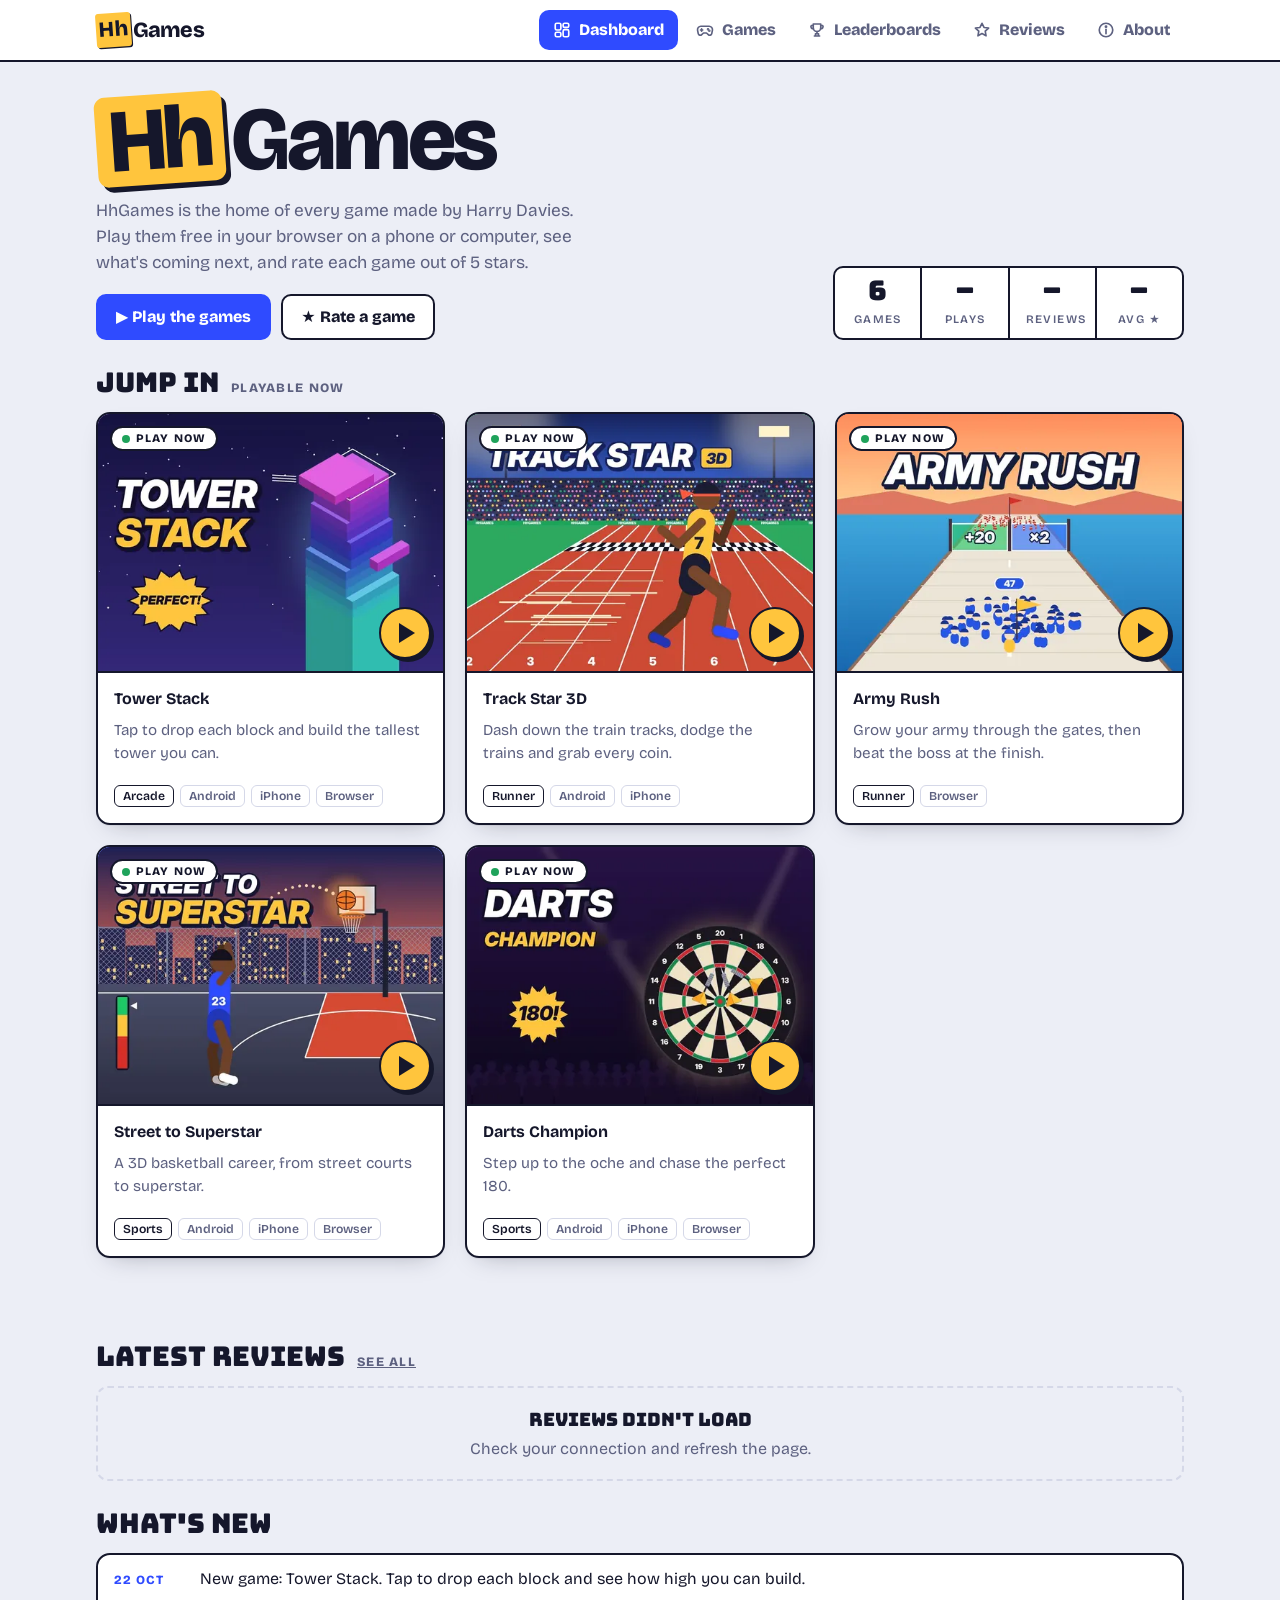
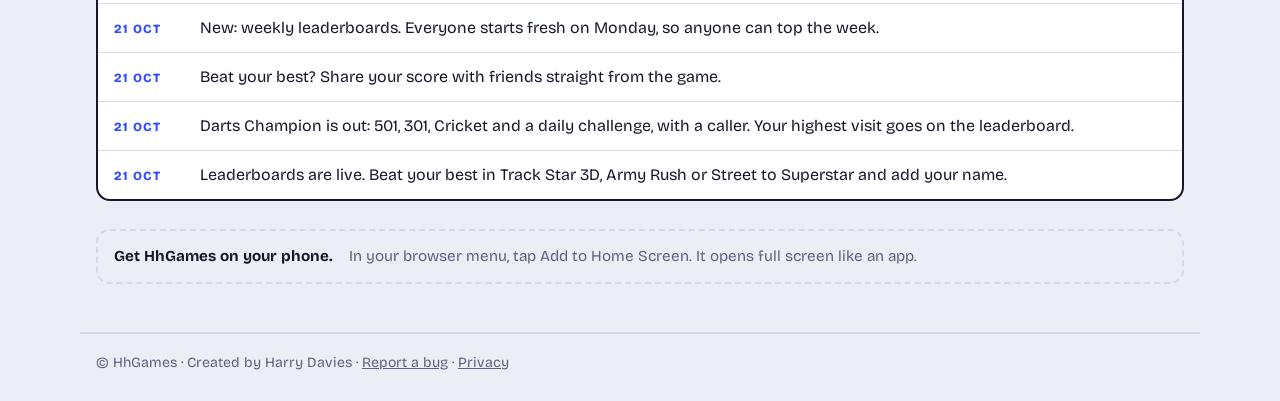
==== index.html @ 76eac80f "Tidy code, one games table, top scores, game links, review sorting Tidy-ups - loadBoard and loadWeek" ====
<!doctype html>
<html lang="en">
<head>
<meta charset="utf-8">
<meta name="viewport" content="width=device-width, initial-scale=1, viewport-fit=cover">
<title>HhGames</title>
<meta name="description" content="HhGames by Harry Davies: mobile games you can play in your browser. Play Tower Stack, Track Star 3D, Army Rush, Street to Superstar and Darts Champion, climb the leaderboards and rate each game out of 5 stars.">
<meta name="author" content="Harry Davies">
<meta name="theme-color" content="#2f4bff">
<link rel="manifest" href="manifest.webmanifest">
<link rel="icon" type="image/png" href="favicon.png">
<link rel="apple-touch-icon" href="apple-touch-icon.png">
<meta name="apple-mobile-web-app-capable" content="yes">
<meta name="mobile-web-app-capable" content="yes">
<meta name="apple-mobile-web-app-title" content="HhGames">
<meta name="apple-mobile-web-app-status-bar-style" content="black-translucent">
<meta property="og:type" content="website">
<meta property="og:site_name" content="HhGames">
<meta property="og:title" content="HhGames">
<meta property="og:description" content="Mobile games by Harry Davies that you can play in your browser.">
<meta property="og:url" content="https://2rmphggd5z-ux.github.io/Hh-web/">
<meta property="og:image" content="https://2rmphggd5z-ux.github.io/Hh-web/preview.jpg">
<meta property="og:image:width" content="1200">
<meta property="og:image:height" content="630">
<meta name="twitter:card" content="summary_large_image">
<meta name="twitter:title" content="HhGames">
<meta name="twitter:description" content="Mobile games by Harry Davies that you can play in your browser.">
<meta name="twitter:image" content="https://2rmphggd5z-ux.github.io/Hh-web/preview.jpg">
<link rel="preconnect" href="https://fonts.googleapis.com">
<link rel="preconnect" href="https://fonts.gstatic.com" crossorigin>
<link rel="stylesheet" href="https://fonts.googleapis.com/css2?family=Bungee&family=Bricolage+Grotesque:opsz,wght@12..96,400;12..96,600;12..96,800&display=swap">
<style>
/* Layout: a game shelf. Scoreboard-style header with a stickered wordmark, then a grid of cartridge-like cards, each painted in its own game colour. */
:root {
  --bg: #eceef6;
  --surface: #ffffff;
  --ink: #15172b;
  --muted: #5d6180;
  --line: #d5d8e8;
  --accent: #2f4bff;
  --accent-ink: #ffffff;
  --sticker: #ffc53d;
  --sticker-ink: #15172b;
  --star: #f5a300;
  --danger: #d6321f;
  --shadow: 0 1px 0 rgba(21,23,43,.06), 0 10px 24px -14px rgba(21,23,43,.35);
  --display: "Bungee", "Arial Black", Impact, system-ui, sans-serif;
  --body: "Bricolage Grotesque", "Segoe UI", Roboto, system-ui, sans-serif;
}
@media (prefers-color-scheme: dark) {
  :root:not([data-theme="light"]) {
    --bg: #0e1022; --surface: #171a33; --ink: #eef0fa; --muted: #9ea3c6; --line: #2a2e52;
    --accent: #7c8cff; --accent-ink: #0e1022; --sticker: #ffc53d; --sticker-ink: #15172b; --star: #ffc53d; --danger: #ff6b57;
    --shadow: 0 1px 0 rgba(0,0,0,.3), 0 12px 28px -16px rgba(0,0,0,.8);
    color-scheme: dark;
  }
}
:root[data-theme="dark"] {
  --bg: #0e1022; --surface: #171a33; --ink: #eef0fa; --muted: #9ea3c6; --line: #2a2e52;
  --accent: #7c8cff; --accent-ink: #0e1022; --sticker: #ffc53d; --sticker-ink: #15172b; --star: #ffc53d; --danger: #ff6b57;
  --shadow: 0 1px 0 rgba(0,0,0,.3), 0 12px 28px -16px rgba(0,0,0,.8);
  color-scheme: dark;
}
* { box-sizing: border-box; }
body {
  background: var(--bg); color: var(--ink);
  font-family: var(--body); font-size: 1rem; line-height: 1.5;
}
.wrap {
  max-width: 1120px; margin: 0 auto;
  padding-left: max(16px, env(safe-area-inset-left, 0px));
  padding-right: max(16px, env(safe-area-inset-right, 0px));
}
button, input, select, textarea { font: inherit; color: inherit; }
:focus-visible { outline: 3px solid var(--accent); outline-offset: 2px; }

/* Header */
header { padding-block: 32px 8px; }
.top { display: flex; flex-wrap: wrap; align-items: flex-end; justify-content: space-between; gap: 20px; }
.logo {
  margin: 0; font-family: var(--display); font-weight: 400;
  font-size: clamp(2.6rem, 11vw, 5.6rem); line-height: .9; letter-spacing: -.01em;
  display: flex; align-items: center; gap: .08em;
}
.logo .hh {
  background: var(--sticker); color: var(--sticker-ink);
  padding: .06em .14em .02em; border-radius: .12em;
  transform: rotate(-4deg); display: inline-block;
  box-shadow: .05em .06em 0 var(--ink);
}
.intro { margin: 14px 0 0; color: var(--muted); max-width: 46ch; font-size: 1.08rem; }
.board {
  display: flex; gap: 0; border: 2px solid var(--ink); border-radius: 10px; overflow: hidden;
  background: var(--surface);
}
.board div { padding: 8px 16px; text-align: center; }
.board div + div { border-left: 2px solid var(--ink); }
.board b { display: block; font-family: var(--display); font-weight: 400; font-size: 1.7rem; line-height: 1.1; font-variant-numeric: tabular-nums; }
.board span { font-size: .72rem; font-weight: 600; letter-spacing: .12em; text-transform: uppercase; color: var(--muted); }

/* Toolbar */
.toolbar { display: flex; flex-wrap: wrap; align-items: center; justify-content: space-between; gap: 12px; padding-block: 24px 16px; }
.chips { display: flex; flex-wrap: wrap; gap: 8px; }
.chip {
  border: 2px solid var(--line); background: transparent; border-radius: 999px;
  padding: 6px 14px; font-weight: 600; font-size: .92rem; cursor: pointer;
}
.chip[aria-pressed="true"] { border-color: var(--ink); background: var(--ink); color: var(--bg); }
.btn {
  display: inline-flex; align-items: center; justify-content: center; gap: 8px;
  border: 2px solid var(--ink); border-radius: 10px; padding: 9px 18px;
  font-weight: 800; cursor: pointer; background: var(--surface); text-decoration: none; color: var(--ink);
  transition: transform .12s ease, box-shadow .12s ease;
}
.btn.primary { background: var(--accent); color: var(--accent-ink); border-color: var(--accent); }
.btn:hover { transform: translate(-1px,-1px); box-shadow: 3px 3px 0 var(--ink); }
.btn.danger { color: var(--danger); border-color: var(--danger); background: transparent; }
.btn.danger.armed { background: var(--danger); color: #fff; }
.btn[disabled] { opacity: .55; cursor: progress; transform: none; box-shadow: none; }

/* Grid */
.grid { display: grid; grid-template-columns: repeat(auto-fill, minmax(260px, 1fr)); gap: 20px; padding-bottom: 56px; }
.card {
  display: flex; flex-direction: column; text-align: left; padding: 0; cursor: pointer;
  background: var(--surface); border: 2px solid var(--ink); border-radius: 14px; overflow: hidden;
  box-shadow: var(--shadow); transition: transform .15s ease, box-shadow .15s ease;
}
.card:hover { transform: translateY(-3px) rotate(-.4deg); box-shadow: 5px 6px 0 var(--ink); }
.cover {
  position: relative; aspect-ratio: 4 / 3; max-width: 100%; width: 100%;
  display: flex; align-items: flex-end; padding: 16px; overflow: hidden;
  border-bottom: 2px solid var(--ink);
}
.cover img { position: absolute; inset: 0; width: 100%; height: 100%; object-fit: cover; }
.cover .cname {
  position: relative; font-family: var(--display); font-weight: 400;
  font-size: clamp(1.5rem, 6vw, 1.9rem); line-height: 1; text-wrap: balance;
  overflow-wrap: anywhere;
}
.cover .big {
  position: absolute; right: -.08em; top: -.18em; font-family: var(--display);
  font-size: 9rem; line-height: 1; opacity: .16; pointer-events: none;
}
.status {
  position: absolute; top: 12px; left: 12px; z-index: 1;
  font-size: .72rem; font-weight: 800; letter-spacing: .1em; text-transform: uppercase;
  background: var(--surface); color: var(--ink); border: 2px solid var(--ink);
  border-radius: 999px; padding: 2px 10px; display: inline-flex; align-items: center; gap: 6px;
}
.status i { width: 8px; height: 8px; border-radius: 50%; background: var(--muted); }
.status[data-s="Play now"] i { background: #1fa35b; }
.status[data-s="Beta"] i { background: #ffb320; }
.status[data-s="In development"] i { background: #2f8bff; }
.status[data-s="Prototype"] i { background: #b46cff; }
.cbody { padding: 14px 16px 16px; display: flex; flex-direction: column; gap: 8px; flex: 1; min-width: 0; }
.ctag { margin: 0; color: var(--muted); font-size: .95rem; }
.meta { display: flex; flex-wrap: wrap; gap: 6px; margin-top: auto; padding-top: 4px; }
.tag { font-size: .76rem; font-weight: 600; border: 1.5px solid var(--line); border-radius: 6px; padding: 1px 8px; color: var(--muted); }
.tag.genre { color: var(--ink); border-color: var(--ink); }

.empty {
  grid-column: 1 / -1; border: 2px dashed var(--line); border-radius: 14px;
  padding: 40px 20px; text-align: center; color: var(--muted);
}
.empty h2 { font-family: var(--display); font-weight: 400; color: var(--ink); margin: 0 0 6px; font-size: 1.4rem; }
.empty p { margin: 0 auto 16px; max-width: 40ch; }

footer { border-top: 2px solid var(--line); padding-block: 18px 28px; color: var(--muted); font-size: .88rem; }

/* Sheets */
.scrim {
  position: fixed; inset: 0; z-index: 20; background: rgba(10,12,30,.55);
  display: flex; align-items: flex-end; justify-content: center;
  padding: env(safe-area-inset-top, 0px) max(0px, env(safe-area-inset-right, 0px)) 0 max(0px, env(safe-area-inset-left, 0px));
}
@media (min-width: 640px) { .scrim { align-items: center; padding: 24px; } }
.sheet {
  background: var(--surface); width: 100%; max-width: 560px; max-height: 92vh; overflow-y: auto;
  border: 2px solid var(--ink); border-radius: 18px 18px 0 0;
  padding-bottom: env(safe-area-inset-bottom, 0px);
}
@media (min-width: 640px) { .sheet { border-radius: 18px; } }
.sheet .cover { aspect-ratio: 16 / 9; }
.sheet .cover .cname { font-size: clamp(1.8rem, 8vw, 2.6rem); }
.sbody { padding: 18px 20px 22px; display: flex; flex-direction: column; gap: 14px; }
.sbody h2 { margin: 0; font-family: var(--display); font-weight: 400; font-size: 1.5rem; line-height: 1.1; text-wrap: balance; }
.sbody p { margin: 0; }
.desc { white-space: pre-wrap; overflow-wrap: anywhere; }
.actions { display: flex; flex-wrap: wrap; gap: 10px; }
.close {
  position: absolute; top: 12px; right: 12px; z-index: 2; width: 38px; height: 38px;
  border-radius: 50%; border: 2px solid var(--ink); background: var(--surface); color: var(--ink);
  font-size: 1.2rem; font-weight: 800; cursor: pointer; line-height: 1;
}
.formhead { display: flex; justify-content: space-between; align-items: center; gap: 12px; padding: 18px 20px 0; }
.formhead h2 { margin: 0; font-family: var(--display); font-weight: 400; font-size: 1.3rem; }
.formhead .close { position: static; }
form { display: flex; flex-direction: column; gap: 14px; padding: 16px 20px 22px; }
label.f { display: flex; flex-direction: column; gap: 5px; font-weight: 600; font-size: .9rem; }
label.f small { font-weight: 400; color: var(--muted); }
input[type=text], input[type=url], select, textarea {
  width: 100%; border: 2px solid var(--line); border-radius: 10px; padding: 9px 12px; background: var(--bg);
}
input:focus, select:focus, textarea:focus { border-color: var(--accent); outline: none; }
textarea { min-height: 96px; resize: vertical; }
.row2 { display: grid; grid-template-columns: 1fr 1fr; gap: 12px; }
@media (max-width: 420px) { .row2 { grid-template-columns: 1fr; } }
fieldset { border: 0; padding: 0; margin: 0; display: flex; flex-direction: column; gap: 6px; }
legend { font-weight: 600; font-size: .9rem; padding: 0; margin-bottom: 6px; }
.checks { display: flex; flex-wrap: wrap; gap: 8px; }
.checks label { display: inline-flex; align-items: center; gap: 6px; border: 2px solid var(--line); border-radius: 8px; padding: 5px 10px; cursor: pointer; }
.checks label:has(input:checked) { border-color: var(--ink); }
.swatches { display: flex; flex-wrap: wrap; gap: 10px; }
.swatches label { position: relative; cursor: pointer; }
.swatches input { position: absolute; opacity: 0; inset: 0; margin: 0; cursor: pointer; }
.swatches span { display: block; width: 36px; height: 36px; border-radius: 10px; border: 2px solid var(--line); }
.swatches input:checked + span { border-color: var(--ink); box-shadow: 0 0 0 3px var(--surface), 0 0 0 5px var(--ink); }
.swatches input:focus-visible + span { outline: 3px solid var(--accent); outline-offset: 4px; }
.coverrow { display: flex; flex-wrap: wrap; align-items: center; gap: 10px; font-size: .9rem; color: var(--muted); }
.err { color: var(--danger); font-weight: 600; font-size: .9rem; margin: 0; }
.formactions { display: flex; flex-wrap: wrap; justify-content: space-between; gap: 10px; padding-top: 4px; }
.toast {
  position: fixed; left: 50%; transform: translateX(-50%); z-index: 30;
  bottom: calc(20px + env(safe-area-inset-bottom, 0px));
  background: var(--ink); color: var(--bg); padding: 10px 18px; border-radius: 10px; font-weight: 600;
}
/* In-site player */
.player { position: fixed; inset: 0; z-index: 40; background: #000; display: flex; flex-direction: column; }
.pbar {
  display: flex; align-items: center; justify-content: space-between; gap: 12px;
  background: var(--ink); color: var(--bg);
  padding: calc(8px + env(safe-area-inset-top, 0px)) max(12px, env(safe-area-inset-right, 0px)) 8px max(12px, env(safe-area-inset-left, 0px));
}
.pbar b { font-family: var(--display); font-weight: 400; font-size: 1rem; overflow: hidden; text-overflow: ellipsis; white-space: nowrap; min-width: 0; }
.pbar button {
  border: 2px solid var(--bg); background: transparent; color: var(--bg); border-radius: 999px;
  padding: 4px 14px; font-weight: 800; cursor: pointer; flex: none;
}
.pstage { flex: 1; position: relative; min-height: 0; }
.player iframe { position: absolute; inset: 0 0 env(safe-area-inset-bottom, 0px); width: 100%; height: calc(100% - env(safe-area-inset-bottom, 0px)); border: 0; display: block; background: #000; }
.pstate { position: absolute; inset: 0; z-index: 1; display: grid; place-items: center; padding: 24px; background: #000; color: #eef0fa; text-align: center; }
.pstate b { display: block; font-family: var(--display); font-weight: 400; font-size: 1.3rem; margin-bottom: 6px; }
.pstate p { margin: 0 auto 16px; max-width: 36ch; color: #9ea3c6; }
.pstate .actions { justify-content: center; }
@media (prefers-reduced-motion: reduce) { * { transition: none !important; } }

:root { padding-top: env(safe-area-inset-top, 0px); padding-bottom: env(safe-area-inset-bottom, 0px); }
body { margin: 0; }
img { max-width: 100%; }
[hidden] { display: none !important; }

/* Menu */
body::before { content: ""; position: fixed; inset: 0 0 auto; height: env(safe-area-inset-top, 0px); z-index: 10; background: var(--surface); }
.nav { position: sticky; top: env(safe-area-inset-top, 0px); z-index: 15; background: var(--surface); border-bottom: 2px solid var(--ink); }
.navin { display: flex; align-items: center; justify-content: space-between; gap: 16px; padding-block: 10px; }
.mini { font-family: var(--display); font-size: 1.35rem; text-decoration: none; color: var(--ink); display: inline-flex; align-items: center; gap: .1em; }
.mini .hh { background: var(--sticker); color: var(--sticker-ink); padding: .04em .14em 0; border-radius: .14em; transform: rotate(-4deg); display: inline-block; box-shadow: .05em .06em 0 var(--ink); }
.links { display: flex; gap: 4px; }
.links a, .tabbar a {
  text-decoration: none; color: var(--muted); font-weight: 800; border-radius: 10px;
  display: inline-flex; align-items: center; gap: 8px;
}
.links a { padding: 8px 14px; }
.links a:hover { color: var(--ink); background: var(--bg); }
.links a[aria-current="page"] { color: var(--accent-ink); background: var(--accent); }
.links svg { width: 18px; height: 18px; }
.tabbar {
  display: none; position: fixed; left: 0; right: 0; bottom: 0; z-index: 15;
  background: var(--surface); border-top: 2px solid var(--ink);
  padding: 6px max(8px, env(safe-area-inset-right, 0px)) calc(6px + env(safe-area-inset-bottom, 0px)) max(8px, env(safe-area-inset-left, 0px));
  grid-template-columns: repeat(5, minmax(0, 1fr)); gap: 2px;
}
.tabbar a { flex-direction: column; gap: 2px; padding: 6px 0; font-size: .7rem; justify-content: center; min-width: 0; }
.tabbar a span { max-width: 100%; overflow: hidden; text-overflow: ellipsis; white-space: nowrap; }
.tabbar svg { width: 24px; height: 24px; }
.tabbar a[aria-current="page"] { color: var(--accent); }
.tabbar a[aria-current="page"] svg { transform: translateY(-1px); }
@media (max-width: 719px) {
  .links { display: none; }
  .tabbar { display: grid; }
  body { padding-bottom: calc(72px + env(safe-area-inset-bottom, 0px)); }
  .toast { bottom: calc(84px + env(safe-area-inset-bottom, 0px)); }
}
@media (max-width: 480px) { .creator { flex-direction: column; align-items: flex-start; } }
.view { padding-block: 8px 48px; }
.view > .wrap { display: flex; flex-direction: column; gap: 28px; }
.pagehead h1 { margin: 0; font-family: var(--display); font-weight: 400; font-size: clamp(1.9rem, 7vw, 2.8rem); line-height: 1; text-wrap: balance; }
.pagehead p { margin: 10px 0 0; color: var(--muted); max-width: 58ch; font-size: 1.05rem; }
section h2.sh { margin: 0 0 14px; font-family: var(--display); font-weight: 400; font-size: clamp(1.3rem, 5vw, 1.7rem); line-height: 1.1; display: flex; align-items: baseline; gap: 12px; flex-wrap: wrap; }
section h2.sh small { font-family: var(--body); font-weight: 800; font-size: .8rem; letter-spacing: .1em; text-transform: uppercase; color: var(--muted); }
.view header { padding-block: 24px 0; }
.board { flex-wrap: wrap; }
.board div { flex: 1 1 0; min-width: 84px; }
.ctas { display: flex; flex-wrap: wrap; gap: 10px; margin-top: 18px; }

/* Cards (extra) */
.soon .card { box-shadow: none; }
.soon .cover img { filter: saturate(.75); }
.card .playbadge {
  position: absolute; right: 12px; bottom: 12px; z-index: 1; width: 52px; height: 52px; border-radius: 50%;
  background: var(--sticker); border: 2px solid var(--ink); display: grid; place-items: center; box-shadow: 3px 3px 0 var(--ink);
}
.card .playbadge::before { content: ""; border-left: 16px solid var(--ink); border-top: 10px solid transparent; border-bottom: 10px solid transparent; margin-left: 4px; }
.howto { display: grid; grid-template-columns: max-content 1fr; gap: 8px 14px; margin: 0; padding: 14px; background: var(--bg); border-radius: 12px; }
.howto dt { font-weight: 800; white-space: nowrap; }
.howto dd { margin: 0; color: var(--muted); min-width: 0; }
.sbody h3 { margin: 0; font-size: .8rem; letter-spacing: .12em; text-transform: uppercase; color: var(--muted); }
.install { margin: 0; display: flex; flex-wrap: wrap; align-items: center; gap: 10px 16px; padding: 14px 16px; border: 2px dashed var(--line); border-radius: 14px; color: var(--muted); font-size: .95rem; }
.install b { color: var(--ink); }
.pbar .pbtns { display: flex; gap: 8px; flex: none; }

/* Stars */
.stars { --p: 0%; display: inline-block; font-size: 1.05rem; letter-spacing: .06em; line-height: 1;
  background: linear-gradient(90deg, var(--star) var(--p), var(--line) var(--p));
  -webkit-background-clip: text; background-clip: text; color: transparent; }
.rating { display: inline-flex; align-items: center; gap: 8px; font-size: .9rem; color: var(--muted); font-variant-numeric: tabular-nums; }
.rating b { color: var(--ink); }

/* Reviews */
.revgrid { display: grid; grid-template-columns: minmax(0, 1fr) minmax(0, 1.35fr); gap: 28px; align-items: start; }
@media (max-width: 860px) { .revgrid { grid-template-columns: minmax(0, 1fr); } }
.panel { background: var(--surface); border: 2px solid var(--ink); border-radius: 14px; padding: 18px; }
.panel h2 { margin: 0 0 4px; font-family: var(--display); font-weight: 400; font-size: 1.3rem; }
.panel > p { margin: 0 0 14px; color: var(--muted); }
#reviewForm { padding: 0; }
.starpick { display: flex; gap: 4px; }
.starpick input { position: absolute; opacity: 0; width: 1px; height: 1px; }
.starpick label { font-size: 2.2rem; line-height: 1; cursor: pointer; color: var(--line); padding: 0 2px; transition: transform .1s ease; }
.starpick label.on { color: var(--star); }
.starpick label:hover { transform: scale(1.12); }
.starpick input:focus-visible + label { outline: 3px solid var(--accent); outline-offset: 2px; border-radius: 6px; }
.pickhint { font-size: .85rem; color: var(--muted); font-weight: 600; min-height: 1.3em; }
.charcount { font-size: .8rem; color: var(--muted); font-weight: 400; align-self: flex-end; font-variant-numeric: tabular-nums; }
.summaries { display: grid; grid-template-columns: repeat(auto-fill, minmax(220px, 1fr)); gap: 12px; }
.sumcard { display: flex; gap: 12px; align-items: center; text-align: left; background: var(--surface); border: 2px solid var(--line); border-radius: 12px; padding: 10px; cursor: pointer; }
.sumcard[aria-pressed="true"] { border-color: var(--ink); box-shadow: 3px 3px 0 var(--ink); }
.sumcard .sw { display: grid; place-items: center; font-family: var(--display); font-size: 1.2rem; color: var(--sticker-ink); }
.sumcard img, .sumcard .sw { width: 64px; height: 48px; border-radius: 8px; object-fit: cover; flex: none; border: 2px solid var(--ink); }
.sumcard div { min-width: 0; display: flex; flex-direction: column; gap: 3px; }
.sumcard strong { overflow: hidden; text-overflow: ellipsis; white-space: nowrap; }
.revtools { display: flex; flex-wrap: wrap; gap: 8px 16px; margin: -4px 0 14px; }
.revtools label { display: inline-flex; align-items: center; gap: 8px; font-weight: 600; font-size: .9rem; color: var(--muted); }
.revtools select { width: auto; padding: 5px 10px; color: var(--ink); }
.revlist { list-style: none; margin: 0; padding: 0; display: flex; flex-direction: column; gap: 12px; }
.rev { background: var(--surface); border: 2px solid var(--line); border-radius: 12px; padding: 14px 16px; display: flex; flex-direction: column; gap: 6px; }
.rev .rtop { display: flex; flex-wrap: wrap; align-items: center; gap: 6px 12px; }
.rev .who { font-weight: 800; overflow-wrap: anywhere; }
.rev .when { color: var(--muted); font-size: .85rem; margin-left: auto; }
.rev p { margin: 0; overflow-wrap: anywhere; white-space: pre-wrap; }
.rev .on { font-size: .82rem; color: var(--muted); font-weight: 600; }
.note { border: 2px dashed var(--line); border-radius: 12px; padding: 18px; text-align: center; color: var(--muted); }
.note b { display: block; color: var(--ink); font-family: var(--display); font-weight: 400; font-size: 1.15rem; margin-bottom: 4px; }

/* About */
.aboutgrid { display: grid; grid-template-columns: minmax(0, 1fr) minmax(0, 1fr); gap: 20px; }
@media (max-width: 760px) { .aboutgrid { grid-template-columns: minmax(0, 1fr); } }
.creator { display: flex; gap: 18px; align-items: center; }
.avatar { flex: none; width: 96px; height: 96px; border-radius: 22px; background: var(--sticker); color: var(--sticker-ink); border: 2px solid var(--ink); box-shadow: 4px 4px 0 var(--ink);
  display: grid; place-items: center; font-family: var(--display); font-size: 2.3rem; transform: rotate(-4deg); }
.creator h2 { margin: 0; font-family: var(--display); font-weight: 400; font-size: 1.5rem; line-height: 1.1; }
.creator p { margin: 4px 0 0; color: var(--muted); }
.facts { margin: 0; padding: 0; list-style: none; display: flex; flex-direction: column; gap: 10px; }
.facts li { display: flex; gap: 12px; align-items: baseline; }
.facts b { font-family: var(--display); font-weight: 400; font-size: 1.3rem; min-width: 2.2em; font-variant-numeric: tabular-nums; }
.gamelist { margin: 0; padding: 0; list-style: none; display: flex; flex-direction: column; gap: 8px; }
.gamelist li { display: flex; justify-content: space-between; gap: 10px; border-bottom: 1px solid var(--line); padding-bottom: 8px; }
.gamelist span { color: var(--muted); font-size: .9rem; text-align: right; }

/* The name uses a font with lowercase letters so it reads "Hh", not "HH" */
.logo, .mini, .sumcard .sw, .brand { font-family: var(--body); font-weight: 800; letter-spacing: -.035em; }
.logo { line-height: .95; }
.logo .hh, .mini .hh { padding: .02em .14em .04em; }

/* Plays */
.plays { display: inline-flex; align-items: center; gap: 6px; font-size: .85rem; font-weight: 600; color: var(--muted); font-variant-numeric: tabular-nums; }
.plays::before { content: ""; border-left: 8px solid currentColor; border-top: 5px solid transparent; border-bottom: 5px solid transparent; }
.cstats { display: flex; flex-wrap: wrap; align-items: center; gap: 4px 14px; }

/* What's new */
.news { list-style: none; margin: 0; padding: 0; display: flex; flex-direction: column; gap: 0; border: 2px solid var(--ink); border-radius: 14px; background: var(--surface); overflow: hidden; }
.news li { display: grid; grid-template-columns: 4.6em minmax(0, 1fr); gap: 12px; padding: 12px 16px; align-items: baseline; }
.news li + li { border-top: 1px solid var(--line); }
.news time { font-weight: 800; font-size: .78rem; letter-spacing: .08em; text-transform: uppercase; color: var(--accent); white-space: nowrap; }
.news span { min-width: 0; }

/* Leaderboards */
.lbtabs { display: flex; flex-wrap: wrap; gap: 8px; margin-bottom: 12px; }
.lb { list-style: none; margin: 0; padding: 0; border: 2px solid var(--ink); border-radius: 14px; background: var(--surface); overflow: hidden; counter-reset: rank; }
.lb li { display: grid; grid-template-columns: 2.2em minmax(0, 1fr) auto; gap: 10px; align-items: center; padding: 10px 16px; counter-increment: rank; font-variant-numeric: tabular-nums; }
.lb li + li { border-top: 1px solid var(--line); }
.lb li::before { content: counter(rank); font-weight: 800; color: var(--muted); text-align: center; }
.lb li:nth-child(1)::before { content: "1"; background: var(--sticker); color: var(--sticker-ink); border-radius: 999px; width: 1.8em; height: 1.8em; display: grid; place-items: center; border: 2px solid var(--ink); }
.lb li:nth-child(2)::before, .lb li:nth-child(3)::before { color: var(--ink); }
.lb .n { font-weight: 700; overflow: hidden; text-overflow: ellipsis; white-space: nowrap; }
.lb .s { font-weight: 800; }
.lb li.me { background: color-mix(in srgb, var(--sticker) 22%, var(--surface)); }
.lb .empty-row { display: block; color: var(--muted); text-align: center; padding: 16px; }
.lb li.empty-row::before { content: none; display: none; }
.lbwhat { margin: 0; color: var(--muted); font-size: .9rem; }
.myname { display: flex; flex-wrap: wrap; align-items: center; gap: 8px 12px; color: var(--muted); font-size: .9rem; }
.myname b { color: var(--ink); }
.myname form { flex-direction: row; flex-wrap: wrap; align-items: center; gap: 8px; padding: 0; flex: 1 1 auto; max-width: 420px; }
.myname input { flex: 1 1 8em; width: auto; min-width: 0; }
.myname .btn { padding: 5px 12px; }
.lbgrid { display: grid; grid-template-columns: repeat(auto-fill, minmax(300px, 1fr)); gap: 20px; align-items: start; }
@media (max-width: 400px) { .lbgrid { grid-template-columns: minmax(0, 1fr); } }
.lbcard { display: flex; flex-direction: column; gap: 14px; min-width: 0; }
.lbhead { display: flex; gap: 14px; align-items: center; }
.lbhead img { width: 84px; height: 63px; object-fit: cover; border-radius: 10px; border: 2px solid var(--ink); flex: none; }
.lbhead div { min-width: 0; }
.lbhead h2, .lbhead h3 { margin: 0 0 2px; font-family: var(--display); font-weight: 400; font-size: 1.3rem; line-height: 1.1; }
.lbcard .btn { align-self: flex-start; }
.helpbox { scroll-margin-top: calc(76px + env(safe-area-inset-top, 0px)); }
.helpbox > p { margin: 0 0 14px; color: var(--muted); max-width: 60ch; }
#bugForm { padding: 0; max-width: 640px; }
#bugForm .btn { align-self: flex-start; }

/* New-best strip inside the player */
.scorestrip { display: flex; flex-wrap: wrap; align-items: center; gap: 8px 12px; background: var(--sticker); color: var(--sticker-ink);
  padding: 8px max(12px, env(safe-area-inset-right, 0px)) 8px max(12px, env(safe-area-inset-left, 0px)); border-bottom: 2px solid var(--ink); }
.scorestrip b { font-weight: 800; }
.scorestrip form { display: flex; flex-direction: row; gap: 6px; padding: 0; flex: 1 1 260px; min-width: 0; flex-wrap: nowrap; }
.scorestrip button { white-space: nowrap; }
.scorestrip .sharerow { display: flex; gap: 6px; margin-left: auto; }
.scorestrip input { flex: 1; min-width: 0; border: 2px solid var(--sticker-ink); border-radius: 8px; padding: 6px 10px; background: #fff; color: #15172b; }
.scorestrip button { border: 2px solid var(--sticker-ink); border-radius: 8px; padding: 6px 12px; font-weight: 800; cursor: pointer; background: var(--sticker-ink); color: var(--sticker); }
.scorestrip button.ghost { background: transparent; color: var(--sticker-ink); }
.pnote { font-size: .85rem; color: var(--muted); }
.pnote a { color: inherit; }
</style>
</head>
<body>
<nav class="nav" aria-label="Menu">
  <div class="wrap navin">
    <a class="mini" href="#dashboard" aria-label="HhGames home"><span class="hh">Hh</span>Games</a>
    <div class="links"><a href="#dashboard" data-view="dashboard"><svg viewBox="0 0 24 24" fill="none" stroke="currentColor" stroke-width="2.2" stroke-linecap="round" stroke-linejoin="round" aria-hidden="true"><rect x="3" y="3" width="7.5" height="9" rx="2"/><rect x="13.5" y="3" width="7.5" height="5.5" rx="2"/><rect x="13.5" y="11.5" width="7.5" height="9.5" rx="2"/><rect x="3" y="15" width="7.5" height="6" rx="2"/></svg><span>Dashboard</span></a><a href="#games" data-view="games"><svg viewBox="0 0 24 24" fill="none" stroke="currentColor" stroke-width="2.2" stroke-linecap="round" stroke-linejoin="round" aria-hidden="true"><path d="M6.5 7h11a4.5 4.5 0 0 1 4.4 5.4l-.9 4.4a2.7 2.7 0 0 1-4.6 1.3L14 16h-4l-2.4 2.1A2.7 2.7 0 0 1 3 16.8l-.9-4.4A4.5 4.5 0 0 1 6.5 7Z"/><path d="M7.5 10.5v3M6 12h3"/><circle cx="16" cy="11" r=".6" fill="currentColor"/><circle cx="17.8" cy="13" r=".6" fill="currentColor"/></svg><span>Games</span></a><a href="#leaderboards" data-view="leaderboards"><svg viewBox="0 0 24 24" fill="none" stroke="currentColor" stroke-width="2.2" stroke-linecap="round" stroke-linejoin="round" aria-hidden="true"><path d="M7 4h10v5a5 5 0 0 1-10 0Z"/><path d="M7 6H4.5a2.5 2.5 0 0 0 2.6 4M17 6h2.5a2.5 2.5 0 0 1-2.6 4"/><path d="M12 14v3M8.5 20h7M10 17h4v3h-4z"/></svg><span>Leaderboards</span></a><a href="#reviews" data-view="reviews"><svg viewBox="0 0 24 24" fill="none" stroke="currentColor" stroke-width="2.2" stroke-linejoin="round" aria-hidden="true"><path d="m12 3 2.7 5.6 6.1.8-4.5 4.2 1.1 6.1L12 16.8l-5.4 2.9 1.1-6.1-4.5-4.2 6.1-.8Z"/></svg><span>Reviews</span></a><a href="#about" data-view="about"><svg viewBox="0 0 24 24" fill="none" stroke="currentColor" stroke-width="2.2" stroke-linecap="round" aria-hidden="true"><circle cx="12" cy="12" r="9"/><path d="M12 11v6"/><circle cx="12" cy="7.5" r=".8" fill="currentColor"/></svg><span>About</span></a></div>
  </div>
</nav>

<main>
  <!-- DASHBOARD -->
  <div class="view" id="view-dashboard" data-view="dashboard">
    <div class="wrap">
      <header>
        <div class="top">
          <div>
            <h1 class="logo" aria-label="HhGames"><span class="hh">Hh</span><span>Games</span></h1>
            <p class="intro">HhGames is the home of every game made by Harry Davies. Play them free in your browser on a phone or computer, see what's coming next, and rate each game out of 5 stars.</p>
            <div class="ctas">
              <a class="btn primary" href="#games">▶ Play the games</a>
              <a class="btn" href="#reviews">★ Rate a game</a>
            </div>
          </div>
          <div class="board" aria-label="Scoreboard">
            <div><b id="sGames">–</b><span>Games</span></div>
            <div><b id="sPlays">–</b><span>Plays</span></div>
            <div><b id="sRevs">–</b><span>Reviews</span></div>
            <div><b id="sAvg">–</b><span>Avg ★</span></div>
          </div>
        </div>
      </header>
      <section aria-labelledby="dPlay">
        <h2 class="sh" id="dPlay">Jump in <small>Playable now</small></h2>
        <div class="grid" id="dashPlay"></div>
      </section>
      <section aria-labelledby="dTop" id="dashTopBox" hidden>
        <h2 class="sh" id="dTop">Top scores <small><a href="#leaderboards" style="color:inherit">See all</a></small></h2>
        <div class="lbgrid" id="dashTop"></div>
      </section>

      <section aria-labelledby="dRev">
        <h2 class="sh" id="dRev">Latest reviews <small><a href="#reviews" style="color:inherit">See all</a></small></h2>
        <ul class="revlist" id="dashRevs"></ul>
      </section>
      <section aria-labelledby="dNews">
        <h2 class="sh" id="dNews">What's new</h2>
        <ul class="news" id="news"></ul>
      </section>
      <p class="install" id="install"><b>Get HhGames on your phone.</b> <span id="installHow">In your browser menu, tap Add to Home Screen. It opens full screen like an app.</span></p>
    </div>
  </div>

  <!-- GAMES -->
  <div class="view" id="view-games" data-view="games" hidden>
    <div class="wrap">
      <header class="pagehead"><h1>Games</h1><p>Tap a game to see how to play, then play it right here.</p></header>
      <section aria-labelledby="gPlay">
        <h2 class="sh" id="gPlay">Play now <small id="nPlay"></small></h2>
        <div class="grid" id="gridPlay"></div>
      </section>
      <section class="soon" aria-labelledby="gSoon" id="soonShelf">
        <h2 class="sh" id="gSoon">Coming soon <small id="nSoon"></small></h2>
        <div class="grid" id="gridSoon"></div>
      </section>
    </div>
  </div>

  <!-- LEADERBOARDS -->
  <div class="view" id="view-leaderboards" data-view="leaderboards" hidden>
    <div class="wrap">
      <header class="pagehead"><h1>Leaderboards</h1><p>The top 10 players in each game. Beat your best while playing here on HhGames and you can add your name.</p></header>
      <div class="lbtabs" id="lbPeriod" role="group" aria-label="Show scores from">
        <button class="chip" type="button" data-p="week" aria-pressed="false">This week</button>
        <button class="chip" type="button" data-p="all" aria-pressed="true">All time</button>
      </div>
      <p class="lbwhat" id="lbPeriodNote" style="margin:-4px 0 4px"></p>
      <div class="myname" id="myName" hidden></div>
      <div class="lbgrid" id="lbAll"></div>
    </div>
  </div>

  <!-- REVIEWS -->
  <div class="view" id="view-reviews" data-view="reviews" hidden>
    <div class="wrap">
      <header class="pagehead"><h1>Reviews</h1><p>Played one of the games? Give it a rating out of 5 stars and tell other players what you think.</p></header>
      <div class="summaries" id="summaries" role="group" aria-label="Show reviews for"></div>
      <div class="revgrid">
        <div class="panel">
          <h2>Write a review</h2>
          <p>Harry checks every review before it appears on the site. Your name and review are then shown to everyone.</p>
          <form id="reviewForm" novalidate>
            <label class="f">Game
              <select id="rGame"></select>
            </label>
            <fieldset>
              <legend>Your rating</legend>
              <div class="starpick" id="starpick"></div>
              <span class="pickhint" id="pickhint">Tap a star</span>
            </fieldset>
            <label class="f">Your name <small>First name or a nickname</small>
              <input type="text" id="rName" maxlength="40" autocomplete="nickname">
            </label>
            <label class="f">Your review <small>Optional</small>
              <textarea id="rText" maxlength="500" placeholder="What did you like? What should be better?"></textarea>
              <span class="charcount" id="rCount">0 / 500</span>
            </label>
            <p class="err" id="rErr" hidden></p>
            <button type="submit" class="btn primary" id="rSubmit">Post review</button>
          </form>
        </div>
        <section aria-labelledby="hList">
          <h2 class="sh" id="hList">All reviews <small id="listCount"></small></h2>
          <div class="revtools">
            <label>Sort <select id="rSort"><option value="new">Newest first</option><option value="high">Highest rated</option><option value="low">Lowest rated</option></select></label>
            <label>Show <select id="rStars"><option value="0">All ratings</option><option value="5">5 stars</option><option value="4">4 stars</option><option value="3">3 stars</option><option value="2">2 stars</option><option value="1">1 star</option></select></label>
          </div>
          <ul class="revlist" id="revList"></ul>
        </section>
      </div>
    </div>
  </div>

  <!-- ABOUT -->
  <div class="view" id="view-about" data-view="about" hidden>
    <div class="wrap">
      <header class="pagehead"><h1>About</h1><p>The story behind HhGames.</p></header>
      <div class="panel creator">
        <div class="avatar" aria-hidden="true">HD</div>
        <div>
          <h2>Created by Harry Davies</h2>
          <p>HhGames is made by Harry Davies. Harry designs and builds every game on this site, from the first idea to the final version.</p>
        </div>
      </div>
      <div class="panel helpbox" id="help">
        <h2>Help &amp; bug reports</h2>
        <p>Found a bug, a game won't load, or something looks wrong? Tell Harry here. He reads every report.</p>
        <form id="bugForm" novalidate>
          <label class="f">What's it about?
            <select id="bAbout"></select>
          </label>
          <label class="f">What happened? <small>What you were doing, what went wrong, and what you expected</small>
            <textarea id="bMsg" maxlength="1000" placeholder="e.g. On level 3 the boss froze and the game stopped responding."></textarea>
            <span class="charcount" id="bCount">0 / 1000</span>
          </label>
          <label class="f">Your name <small>Optional</small>
            <input type="text" id="bName" maxlength="40" autocomplete="nickname">
          </label>
          <p class="pnote" id="bDevice"></p>
          <p class="err" id="bErr" hidden></p>
          <button type="submit" class="btn primary" id="bSubmit">Send report</button>
        </form>
      </div>
      <div class="aboutgrid">
        <div class="panel">
          <h2>What is <span class="brand">HhGames</span>?</h2>
          <p style="margin:0 0 14px;color:var(--muted)">One place for all of Harry's mobile games. The 3D games are built for phones and run in the browser, so there's nothing to download. Install the site to your home screen and it works like an app.</p>
          <ul class="facts" id="facts"></ul>
          <p class="pnote" style="margin:14px 0 0">What's stored when you post a review or a score: <a href="privacy.html">privacy</a>.</p>
        </div>
        <div class="panel">
          <h2>The games</h2>
          <p style="margin:0 0 14px;color:var(--muted)">Everything released so far and what's on the way.</p>
          <ul class="gamelist" id="gamelist"></ul>
        </div>
      </div>
    </div>
  </div>
</main>

<footer class="wrap">© HhGames · Created by Harry Davies · <a href="#about" data-help style="color:inherit">Report a bug</a> · <a href="privacy.html" style="color:inherit">Privacy</a></footer>

<nav class="tabbar" aria-label="Menu"><a href="#dashboard" data-view="dashboard" aria-label="Dashboard"><svg viewBox="0 0 24 24" fill="none" stroke="currentColor" stroke-width="2.2" stroke-linecap="round" stroke-linejoin="round" aria-hidden="true"><rect x="3" y="3" width="7.5" height="9" rx="2"/><rect x="13.5" y="3" width="7.5" height="5.5" rx="2"/><rect x="13.5" y="11.5" width="7.5" height="9.5" rx="2"/><rect x="3" y="15" width="7.5" height="6" rx="2"/></svg><span>Dashboard</span></a><a href="#games" data-view="games" aria-label="Games"><svg viewBox="0 0 24 24" fill="none" stroke="currentColor" stroke-width="2.2" stroke-linecap="round" stroke-linejoin="round" aria-hidden="true"><path d="M6.5 7h11a4.5 4.5 0 0 1 4.4 5.4l-.9 4.4a2.7 2.7 0 0 1-4.6 1.3L14 16h-4l-2.4 2.1A2.7 2.7 0 0 1 3 16.8l-.9-4.4A4.5 4.5 0 0 1 6.5 7Z"/><path d="M7.5 10.5v3M6 12h3"/><circle cx="16" cy="11" r=".6" fill="currentColor"/><circle cx="17.8" cy="13" r=".6" fill="currentColor"/></svg><span>Games</span></a><a href="#leaderboards" data-view="leaderboards" aria-label="Leaderboards"><svg viewBox="0 0 24 24" fill="none" stroke="currentColor" stroke-width="2.2" stroke-linecap="round" stroke-linejoin="round" aria-hidden="true"><path d="M7 4h10v5a5 5 0 0 1-10 0Z"/><path d="M7 6H4.5a2.5 2.5 0 0 0 2.6 4M17 6h2.5a2.5 2.5 0 0 1-2.6 4"/><path d="M12 14v3M8.5 20h7M10 17h4v3h-4z"/></svg><span>Scores</span></a><a href="#reviews" data-view="reviews" aria-label="Reviews"><svg viewBox="0 0 24 24" fill="none" stroke="currentColor" stroke-width="2.2" stroke-linejoin="round" aria-hidden="true"><path d="m12 3 2.7 5.6 6.1.8-4.5 4.2 1.1 6.1L12 16.8l-5.4 2.9 1.1-6.1-4.5-4.2 6.1-.8Z"/></svg><span>Reviews</span></a><a href="#about" data-view="about" aria-label="About"><svg viewBox="0 0 24 24" fill="none" stroke="currentColor" stroke-width="2.2" stroke-linecap="round" aria-hidden="true"><circle cx="12" cy="12" r="9"/><path d="M12 11v6"/><circle cx="12" cy="7.5" r=".8" fill="currentColor"/></svg><span>About</span></a></nav>
<div class="scrim" id="detail" hidden></div>
<div class="player" id="player" hidden role="dialog" aria-modal="true" aria-labelledby="playerTitle">
  <div class="pbar"><b id="playerTitle">Playing</b>
    <div class="pbtns"><button type="button" id="fsBtn" hidden>Full screen</button><button type="button" id="playerClose">× Exit</button></div>
  </div>
  <div class="scorestrip" id="strip" hidden></div>
  <div class="pstage" id="pstage"><div class="pstate" id="pstate" role="status" hidden></div></div>
</div>
<div class="toast" id="toast" hidden role="status"></div>

<script>
// Reviews storage: paste your Supabase Project URL and publishable (anon) key here.
const REVIEWS_DB = { url: "https://mwlnnyjdnyorqrqgauny.supabase.co", key: "sb_publishable_UVwCZhYIxuXzhfC7uebIPg_6JY0o6TN" };
const GAMES = [{"id": "tower-stack", "title": "Tower Stack", "status": "Play now", "genre": "Arcade", "platforms": ["Android", "iPhone", "Browser"], "color": "#3b2a8c", "cover": "cover-tower-stack.jpg", "play": "tower-stack/index.html", "tagline": "Tap to drop each block and build the tallest tower you can.", "about": "A one-tap stacking game. Blocks slide in from alternating sides and you tap to drop each one. Anything hanging over the edge gets sliced off, so the tower gets narrower unless you're spot on. Land three perfect drops in a row and it starts growing back.", "howto": [["Tap", "Drop the sliding block onto the tower"], ["Overhang", "Any part hanging off the edge is sliced away"], ["Perfect drop", "Land it right on top to keep the full width"], ["3 perfects in a row", "The tower grows back a little each time"], ["Miss completely", "The block falls and the game's over"]], "board": {"what": "Tallest tower", "unit": "blocks"}}, {"id": "track-star-3d", "title": "Track Star 3D", "status": "Play now", "genre": "Runner", "platforms": ["Android", "iPhone"], "color": "#1fa35b", "cover": "cover-track-star-3d.jpg", "play": "https://2rmphggd5z-ux.github.io/Track-star-/track-dash.html", "tagline": "Dash down the train tracks, dodge the trains and grab every coin.", "about": "An endless 3D runner. Race along busy train lines, pick from 8 runners, finish missions for coins and power up with the jetpack, coin magnet and super sneakers.", "howto": [["Swipe ← →", "Change lanes and dodge the trains"], ["Swipe ↑", "Jump over orange barriers"], ["Swipe ↓", "Slide under yellow bars"], ["Ramps", "Run up them to ride on the train roofs"], ["Red trains", "They drive towards you, so get out of their lane"]], "board": {"what": "Best score in one run", "unit": "pts"}}, {"id": "army-rush", "title": "Army Rush", "status": "Play now", "genre": "Runner", "platforms": ["Browser"], "color": "#ff5a3c", "cover": "cover-army-rush.jpg", "play": "https://2rmphggd5z-ux.github.io/Army-Rush-Shooter/", "tagline": "Grow your army through the gates, then beat the boss at the finish.", "about": "A 3D troop-runner. Your soldiers run and shoot by themselves, so pick the right gates, dodge the traps and take on four bosses across four worlds.", "howto": [["Swipe ← →", "Steer your army (arrow keys on a computer)"], ["Blue & green gates", "Grow your army: +10, ×2, ×3"], ["Red gates", "Shrink your army, so steer around them"], ["Traps & robots", "Dodge saw blades, spikes and orange blasts"], ["Bonus runway", "Get as far as you can to multiply your coins"]], "board": {"what": "Highest level cleared", "unit": "level"}}, {"id": "street-to-superstar", "title": "Street to Superstar", "status": "Play now", "genre": "Sports", "platforms": ["Android", "iPhone", "Browser"], "color": "#2f4bff", "cover": "cover-street-to-superstar.jpg", "play": "street-to-superstar.html", "tagline": "A 3D basketball career, from street courts to superstar.", "about": "Start on the street courts and work your way to the arena. Win five leagues, beat a named rival in every league final, upgrade your player and unlock new courts, balls, jerseys and sneakers. Modes: Career, Practice, 60-Second Challenge and Long Range.", "howto": [["Press and hold", "The white marker glides up the power bar"], ["Let go in the green", "A perfect shot every time"], ["Yellow / red", "Yellow might rattle in, red misses"], ["3 in a row", "You're on fire: points ×2"], ["Save backup", "Settings › Save backup moves your progress to another phone"]], "board": {"what": "Best 60-Second Challenge score", "unit": "pts"}}, {"id": "quick-chaos", "title": "Quick Chaos", "status": "Coming soon", "genre": "Party", "platforms": ["Android"], "color": "#8b3dff", "cover": "cover-quick-chaos.jpg", "play": "", "tagline": "A casual multiplayer party game for Android.", "about": "Grab your friends for fast, chaotic party rounds.", "howto": []}, {"id": "darts-championship", "title": "Darts Champion", "status": "Play now", "genre": "Sports", "platforms": ["Android", "iPhone", "Browser"], "color": "#3a1a6e", "cover": "cover-darts-championship.jpg", "play": "darts-champion/index.html", "tagline": "Step up to the oche and chase the perfect 180.", "about": "Real darts on your phone: 501, 301, Cricket, Around the Clock, practice and a new daily challenge. Play the computer at three levels or a friend on the same phone, with a caller announcing every score.", "howto": [["Drag", "Aim. The reticle sways, so time your throw"], ["Flick up", "Throw. Too soft drops low, too hard flies high"], ["501 / 301", "Finish on a double. Bust and your score goes back"], ["Cricket", "Close 15 to 20 and the bull, then score on them"], ["Daily", "One puzzle a day. Build your streak"]], "board": {"what": "Highest visit in a 501 or 301 match", "unit": "pts"}}];
const NEWS = [["2026-10-22", "New game: Tower Stack. Tap to drop each block and see how high you can build."], ["2026-10-21", "New: weekly leaderboards. Everyone starts fresh on Monday, so anyone can top the week."], ["2026-10-21", "Beat your best? Share your score with friends straight from the game."], ["2026-10-21", "Darts Champion is out: 501, 301, Cricket and a daily challenge, with a caller. Your highest visit goes on the leaderboard."], ["2026-10-21", "Leaderboards are live. Beat your best in Track Star 3D, Army Rush or Street to Superstar and add your name."], ["2026-10-21", "Every game now shows how many times it's been played."], ["2026-10-21", "Street to Superstar is playable right here on HhGames."], ["2026-10-21", "Reviews are open. Rate any game out of 5 stars."]];
(function () {
  const $ = (id) => document.getElementById(id);
  const isPlayable = (g) => !!g.play;
  const byId = Object.fromEntries(GAMES.map((g) => [g.id, g]));
  let reviews = [], revState = "off", revFilter = "all";
  let plays = null;                       // {game_id: count} once loaded
  const boards = {};                      // {game_id: [{name, score}]} once loaded
  const boardFail = {};
  const weekBoards = {}, weekFail = {};   // this week's scores, loaded when first shown
  let period = "all";
  let editingName = false;
  const fmtN = (n) => Number(n).toLocaleString("en-GB");
  function scoreText(g, n) {
    const u = g.board && g.board.unit;
    return u === "level" ? "Level " + fmtN(n) : u === "blocks" ? fmtN(n) + (n === 1 ? " block" : " blocks") : fmtN(n) + " pts";
  }
  function store(k, v) { try { if (v === undefined) return localStorage.getItem(k); localStorage.setItem(k, v); } catch (e) { return null; } }
  function el(tag, cls, text) { const e = document.createElement(tag); if (cls) e.className = cls; if (text != null) e.textContent = text; return e; }
  function inkFor(hex) {
    const n = parseInt(hex.slice(1), 16), r = n >> 16, g = (n >> 8) & 255, b = n & 255;
    return (0.299 * r + 0.587 * g + 0.114 * b) > 160 ? "#15172b" : "#ffffff";
  }
  function toast(msg) {
    const t = $("toast"); t.textContent = msg; t.hidden = false;
    clearTimeout(toast.t); toast.t = setTimeout(() => { t.hidden = true; }, 2600);
  }

  // ---------- ratings helpers
  function statsFor(id) {
    const rs = reviews.filter((r) => r.game_id === id);
    const avg = rs.length ? rs.reduce((a, r) => a + r.rating, 0) / rs.length : 0;
    return { count: rs.length, avg };
  }
  function stars(value, label) {
    const s = el("span", "stars", "★★★★★");
    s.style.setProperty("--p", Math.max(0, Math.min(5, value)) / 5 * 100 + "%");
    s.setAttribute("role", "img");
    s.setAttribute("aria-label", label || (value.toFixed(1) + " out of 5 stars"));
    return s;
  }
  function ratingLine(id) {
    const st = statsFor(id);
    const w = el("span", "rating");
    if (revState !== "ready") return null;
    if (!st.count) { w.textContent = "No reviews yet"; return w; }
    w.appendChild(stars(st.avg));
    const b = el("b", null, st.avg.toFixed(1)); w.appendChild(b);
    w.appendChild(document.createTextNode("(" + st.count + ")"));
    return w;
  }
  function playsLine(g) {
    if (!plays || !(g.id in plays)) return null;
    const n = plays[g.id];
    return el("span", "plays", fmtN(n) + (n === 1 ? " play" : " plays"));
  }
  function statsLine(g) {
    const w = el("span", "cstats");
    const r = ratingLine(g.id); if (r) w.appendChild(r);
    const p = playsLine(g); if (p) w.appendChild(p);
    return w;
  }
  function boardList(g, limit, per) {
    per = per || period;
    const ol = el("ol", "lb");
    const rows = (per === "week" ? weekBoards : boards)[g.id];
    const failed = (per === "week" ? weekFail : boardFail)[g.id];
    const mine = myScores(g.id);
    if (!rows) { const li = el("li", "empty-row", DB && !failed ? "Loading scores…" : "Leaderboards open soon."); ol.appendChild(li); return ol; }
    if (!rows.length) { const li = el("li", "empty-row", per === "week" ? "No scores yet this week. Play now and take the top spot." : "No scores yet. Play now and set the first one."); ol.appendChild(li); return ol; }
    rows.slice(0, limit).forEach((r) => {
      const li = el("li"); if (mine.has(r.name.toLowerCase() + "|" + r.score)) li.className = "me";
      li.appendChild(el("span", "n", r.name)); li.appendChild(el("span", "s", scoreText(g, r.score)));
      ol.appendChild(li);
    });
    return ol;
  }
  // Scores this device has saved, as "name|score", so only your own rows are highlighted.
  function myScores(id) {
    let list = [];
    try { list = JSON.parse(store("hh-mine-" + id) || "[]"); } catch (e) {}
    const out = new Set(Array.isArray(list) ? list : []);
    const name = (store("hh-name") || "").toLowerCase(), best = store("hh-sent-" + id);
    if (name && best) out.add(name + "|" + best);   // saved before this list existed
    return out;
  }
  // "Scores from this phone are saved as Sam · Change name" on the Leaderboards page.
  function renderMyName() {
    const box = $("myName"), name = store("hh-name");
    box.hidden = !name || !API;
    if (box.hidden) return;
    const p = el("span"); p.append("Scores from this phone are saved as ", el("b", null, name), ".");
    const ch = el("button", "btn", "Change name"); ch.type = "button";
    ch.onclick = () => { editingName = true; nameForm(name); };
    box.replaceChildren(p, ch);
  }
  function nameForm(old) {
    const f = el("form"); f.noValidate = true;
    const inp = el("input"); inp.type = "text"; inp.maxLength = 20; inp.value = old; inp.autocomplete = "nickname";
    inp.setAttribute("aria-label", "Your name for the leaderboard");
    const save = el("button", "btn primary", "Save"); save.type = "submit";
    const cancel = el("button", "btn", "Cancel"); cancel.type = "button";
    const done = () => { editingName = false; renderMyName(); $("myName").querySelector("button").focus(); };
    cancel.onclick = done;
    f.onsubmit = (ev) => {
      ev.preventDefault();
      const name = inp.value.trim();
      if (!name) { inp.focus(); return; }
      if (/https?:\/\/|www\./i.test(name)) { toast("Names can't contain links."); return; }
      // Scores saved under the old name stay yours, and the same scores under the new name count too
      // (for when the old scores have been renamed on the leaderboard).
      GAMES.forEach((g) => {
        const mine = myScores(g.id), add = [];
        mine.forEach((k) => { const i = k.lastIndexOf("|"); if (k.slice(0, i) === old.toLowerCase()) add.push(name.toLowerCase() + k.slice(i)); });
        if (add.length) store("hh-mine-" + g.id, JSON.stringify([...mine, ...add].slice(-50)));
      });
      store("hh-name", name);
      editingName = false; render(); done();
      toast("Saved. Your next scores will go up as " + name + ".");
    };
    f.append(inp, save, cancel);
    $("myName").replaceChildren(f); inp.focus(); inp.select();
  }
  function when(ts) {
    const d = new Date(ts); if (isNaN(d)) return "";
    const s = (Date.now() - d.getTime()) / 1000;
    if (s < 60) return "Just now";
    if (s < 3600) return Math.floor(s / 60) + " min ago";
    if (s < 86400) return Math.floor(s / 3600) + " h ago";
    if (s < 86400 * 7) return Math.floor(s / 86400) + " d ago";
    return d.toLocaleDateString(undefined, { day: "numeric", month: "short", year: "numeric" });
  }

  // ---------- game cards
  // Covers load as small WebP files (cover-x-480.webp / -960.webp). A cover without them falls back to the JPG.
  function coverImg(g, sizes) {
    const img = el("img"); img.alt = ""; img.loading = "lazy"; img.decoding = "async";
    const base = g.cover.replace(/\.jpe?g$/i, "");
    if (base !== g.cover) { img.sizes = sizes; img.srcset = base + "-480.webp 480w, " + base + "-960.webp 960w"; }
    img.src = g.cover;
    img.onerror = () => { if (img.srcset) { img.removeAttribute("srcset"); img.src = g.cover; } else img.remove(); };
    return img;
  }
  function cover(g, badge, sizes) {
    const c = el("div", "cover");
    c.style.backgroundColor = g.color; c.style.color = inkFor(g.color);
    c.appendChild(el("span", "cname", g.title));
    if (g.cover) {
      c.appendChild(coverImg(g, sizes || "(min-width: 640px) 560px, 100vw"));
    }
    const s = el("span", "status"); s.dataset.s = g.status; s.appendChild(el("i")); s.appendChild(document.createTextNode(g.status));
    c.appendChild(s);
    if (badge && isPlayable(g)) c.appendChild(el("span", "playbadge"));
    return c;
  }
  function tags(g) {
    const m = el("div", "meta");
    m.appendChild(el("span", "tag genre", g.genre));
    g.platforms.forEach((p) => m.appendChild(el("span", "tag", p)));
    return m;
  }
  function card(g) {
    const b = el("button", "card"); b.type = "button";
    b.setAttribute("aria-label", g.title + ", " + g.status);
    b.appendChild(cover(g, true, "(min-width: 600px) 370px, 100vw"));
    const body = el("div", "cbody");
    body.appendChild(el("strong", null, g.title));
    if (g.tagline) body.appendChild(el("p", "ctag", g.tagline));
    if (isPlayable(g)) body.appendChild(statsLine(g));
    body.appendChild(tags(g));
    b.appendChild(body);
    b.onclick = () => openDetail(g);
    return b;
  }
  function reviewItem(r, showGame) {
    const li = el("li", "rev");
    const top = el("div", "rtop");
    top.appendChild(el("span", "who", r.name || "Player"));
    top.appendChild(stars(r.rating, r.rating + " out of 5 stars"));
    top.appendChild(el("span", "when", when(r.created_at)));
    li.appendChild(top);
    if (showGame && byId[r.game_id]) li.appendChild(el("span", "on", "on " + byId[r.game_id].title));
    if (r.comment) li.appendChild(el("p", null, r.comment));
    return li;
  }
  function revNote(title, text) { const n = el("li", "note"); n.appendChild(el("b", null, title)); n.appendChild(document.createTextNode(text)); return n; }

  // ---------- render
  function render() {
    const play = GAMES.filter(isPlayable), soon = GAMES.filter((g) => !isPlayable(g));
    $("sGames").textContent = String(GAMES.length);
    if (plays) $("sPlays").textContent = fmtN(Object.values(plays).reduce((a, n) => a + n, 0));
    $("news").replaceChildren(...NEWS.slice(0, 5).map(([d, t]) => {
      const li = el("li"); const tm = el("time", null, new Date(d + "T12:00:00").toLocaleDateString("en-GB", { day: "numeric", month: "short" }));
      tm.dateTime = d; li.appendChild(tm); li.appendChild(el("span", null, t)); return li; }));
    document.querySelectorAll("#lbPeriod .chip").forEach((c) => c.setAttribute("aria-pressed", String(c.dataset.p === period)));
    if (!editingName) renderMyName();
    $("lbPeriodNote").textContent = period === "week" ? "Scores since Monday " + weekStart().toLocaleDateString("en-GB", { day: "numeric", month: "long" }) + ". Everyone starts fresh each Monday." : "The best scores ever.";
    $("lbAll").replaceChildren(...GAMES.filter((g) => g.board && isPlayable(g)).map((g) => {
      const sec = el("section", "lbcard"); sec.setAttribute("aria-label", g.title + " leaderboard");
      const head = el("div", "lbhead");
      head.appendChild(coverImg(g, "84px"));
      const t = el("div"); t.appendChild(el("h2", null, g.title)); t.appendChild(el("p", "lbwhat", g.board.what)); head.appendChild(t);
      sec.appendChild(head);
      sec.appendChild(boardList(g, 10));
      const pb = el("button", "btn primary", "▶ Play " + g.title); pb.type = "button"; pb.onclick = () => openPlayer(g);
      sec.appendChild(pb);
      return sec;
    }));
    if (revState === "ready") {
      $("sRevs").textContent = String(reviews.length);
      $("sAvg").textContent = reviews.length ? (reviews.reduce((a, r) => a + r.rating, 0) / reviews.length).toFixed(1) : "–";
    }
    $("dashPlay").replaceChildren(...play.map(card));
    const tops = play.filter((g) => g.board && boards[g.id] && boards[g.id].length);
    $("dashTopBox").hidden = !tops.length;
    $("dashTop").replaceChildren(...tops.map((g) => {
      const sec = el("section", "lbcard"); sec.setAttribute("aria-label", g.title + " top 3");
      const head = el("div", "lbhead"); head.appendChild(coverImg(g, "84px"));
      const t = el("div"); t.appendChild(el("h3", null, g.title)); t.appendChild(el("p", "lbwhat", g.board.what)); head.appendChild(t);
      sec.appendChild(head); sec.appendChild(boardList(g, 3, "all"));
      return sec;
    }));
    $("nPlay").textContent = play.length + (play.length === 1 ? " game" : " games");
    $("nSoon").textContent = soon.length + (soon.length === 1 ? " game" : " games");
    $("gridPlay").replaceChildren(...play.map(card));
    $("gridSoon").replaceChildren(...soon.map(card));
    $("soonShelf").hidden = !soon.length;

    // dashboard latest reviews
    const dash = $("dashRevs");
    if (revState === "ready" && reviews.length) dash.replaceChildren(...reviews.slice(0, 3).map((r) => reviewItem(r, true)));
    else dash.replaceChildren(revState === "loading" ? revNote("Loading reviews", "Fetching the latest ratings.")
      : revState === "error" ? revNote("Reviews didn't load", "Check your connection and refresh the page.")
      : revState === "off" ? revNote("Reviews open soon", "Star ratings are on the way.")
      : revNote("No reviews yet", "Be the first to rate a game."));

    // reviews page
    const sums = $("summaries"); sums.replaceChildren();
    const all = el("button", "sumcard"); all.type = "button"; all.setAttribute("aria-pressed", String(revFilter === "all"));
    const aw = el("span", "sw", "Hh"); aw.style.background = "var(--sticker)"; all.appendChild(aw);
    const ad = el("div"); ad.appendChild(el("strong", null, "All games"));
    ad.appendChild(el("span", "rating", revState === "ready" ? reviews.length + (reviews.length === 1 ? " review" : " reviews") : " "));
    all.appendChild(ad); all.onclick = () => { revFilter = "all"; render(); }; sums.appendChild(all);
    play.forEach((g) => {
      const b = el("button", "sumcard"); b.type = "button"; b.setAttribute("aria-pressed", String(revFilter === g.id));
      b.appendChild(coverImg(g, "64px"));
      const d = el("div"); d.appendChild(el("strong", null, g.title));
      const r = ratingLine(g.id); d.appendChild(r || el("span", "rating", " "));
      b.appendChild(d); b.onclick = () => { revFilter = g.id; render(); };
      sums.appendChild(b);
    });
    const list = $("revList");
    const sort = $("rSort").value, onlyStars = +$("rStars").value;
    const shown = reviews.filter((r) => (revFilter === "all" || r.game_id === revFilter) && (!onlyStars || r.rating === onlyStars));
    if (sort !== "new") shown.sort((a, b) => (sort === "high" ? b.rating - a.rating : a.rating - b.rating) || String(b.created_at).localeCompare(String(a.created_at)));
    $("listCount").textContent = revState === "ready" ? shown.length + (shown.length === 1 ? " review" : " reviews") : "";
    $("hList").firstChild.textContent = revFilter === "all" ? "All reviews " : (byId[revFilter] ? byId[revFilter].title + " reviews " : "Reviews ");
    if (revState === "ready" && shown.length) list.replaceChildren(...shown.map((r) => reviewItem(r, revFilter === "all")));
    else list.replaceChildren(revState === "loading" ? revNote("Loading reviews", "Fetching the latest ratings.")
      : revState === "error" ? revNote("Reviews didn't load", "Check your connection and refresh the page.")
      : revState === "off" ? revNote("Reviews open soon", "Star ratings are on the way. Check back shortly.")
      : onlyStars ? revNote("No " + onlyStars + "-star reviews", "Try showing all ratings.")
      : revNote("No reviews yet", "Be the first to rate " + (byId[revFilter] ? byId[revFilter].title : "a game") + "."));

    // about
    $("facts").replaceChildren(...[[GAMES.length, "games made so far"], [play.length, "you can play right now"], [soon.length, "on the way"]]
      .map(([n, t]) => { const li = el("li"); li.appendChild(el("b", null, String(n))); li.appendChild(el("span", null, t)); return li; }));
    $("gamelist").replaceChildren(...GAMES.map((g) => { const li = el("li"); li.appendChild(el("strong", null, g.title)); li.appendChild(el("span", null, g.genre + " · " + g.status)); return li; }));
  }

  // ---------- detail sheet
  // While the game sheet or player is open, the page behind can't be scrolled, tapped or tabbed to.
  let detailOpener = null;
  function lockPage() {
    const open = !$("detail").hidden || !$("player").hidden;
    document.querySelectorAll("body > nav, main, footer").forEach((e) => { e.inert = open; });
    document.body.style.overflow = open ? "hidden" : "";
  }
  function openDetail(g) {
    if ($("detail").hidden) detailOpener = document.activeElement;
    if (location.hash !== "#game/" + g.id) history.replaceState(null, "", "#game/" + g.id);
    const sheet = el("div", "sheet");
    sheet.setAttribute("role", "dialog"); sheet.setAttribute("aria-modal", "true"); sheet.setAttribute("aria-label", g.title);
    const top = el("div"); top.style.position = "relative";
    top.appendChild(cover(g, false));
    const x = el("button", "close", "×"); x.type = "button"; x.setAttribute("aria-label", "Close"); x.onclick = closeDetail;
    top.appendChild(x); sheet.appendChild(top);
    const b = el("div", "sbody");
    b.appendChild(el("h2", null, g.title));
    if (isPlayable(g)) b.appendChild(statsLine(g));
    b.appendChild(tags(g));
    if (g.about) b.appendChild(el("p", null, g.about));
    if (g.howto && g.howto.length) {
      b.appendChild(el("h3", null, isPlayable(g) ? "How to play" : "What to expect"));
      const dl = el("dl", "howto");
      g.howto.forEach(([k, v]) => { dl.appendChild(el("dt", null, k)); dl.appendChild(el("dd", null, v)); });
      b.appendChild(dl);
    }
    const acts = el("div", "actions");
    if (isPlayable(g)) {
      const p = el("button", "btn primary", "▶ Play here"); p.type = "button";
      p.onclick = () => { const back = detailOpener; closeDetail(true); openPlayer(g, back); }; acts.appendChild(p);
      if (revState !== "off") {
        const w = el("a", "btn", "★ Rate this game"); w.href = "#reviews";
        w.onclick = () => { closeDetail(true); revFilter = g.id; $("rGame").value = g.id; }; acts.appendChild(w);
      }
    } else acts.appendChild(el("p", "ctag", "Not playable yet. Check back soon."));
    const sh = el("button", "btn", "Share"); sh.type = "button";
    sh.onclick = () => share(isPlayable(g) ? "Play " + g.title + " free on HhGames!" : g.title + " is coming soon to HhGames.", SITE_URL + "#game/" + g.id);
    acts.appendChild(sh);
    b.appendChild(acts);
    if (isPlayable(g) && revState === "ready") {
      const rs = reviews.filter((r) => r.game_id === g.id).slice(0, 3);
      if (rs.length) { b.appendChild(el("h3", null, "What players say")); const ul = el("ul", "revlist"); rs.forEach((r) => ul.appendChild(reviewItem(r, false))); b.appendChild(ul); }
    }
    sheet.appendChild(b);
    $("detail").replaceChildren(sheet); $("detail").hidden = false; lockPage();
    x.focus();
  }
  function closeDetail(keepFocus) {
    if ($("detail").hidden) return;
    $("detail").hidden = true; $("detail").replaceChildren(); lockPage();
    if (location.hash.startsWith("#game/")) history.replaceState(null, "", "#" + currentView);
    const back = detailOpener; detailOpener = null;
    if (!keepFocus && back && back.isConnected) back.focus();
  }

  // ---------- player
  const box = $("player");
  const fsOk = !!(document.fullscreenEnabled || document.webkitFullscreenEnabled);
  const inFs = () => !!(document.fullscreenElement || document.webkitFullscreenElement);
  function enterFs() { const r = box.requestFullscreen ? box.requestFullscreen() : box.webkitRequestFullscreen && box.webkitRequestFullscreen(); if (r && r.catch) r.catch(() => {}); }
  function exitFs() { if (!inFs()) return; const r = document.exitFullscreen ? document.exitFullscreen() : document.webkitExitFullscreen && document.webkitExitFullscreen(); if (r && r.catch) r.catch(() => {}); }
  function syncFs() { $("fsBtn").textContent = inFs() ? "Exit full screen" : "Full screen"; }
  document.addEventListener("fullscreenchange", syncFs); document.addEventListener("webkitfullscreenchange", syncFs);
  $("fsBtn").hidden = !fsOk;
  $("fsBtn").onclick = () => (inFs() ? exitFs() : enterFs());
  let playing = null, playerOpener = null, slowTimer = 0;
  function playerState(title, text, retry) {
    const st = $("pstate");
    if (!title) { st.hidden = true; st.replaceChildren(); return; }
    const card = el("div"); card.appendChild(el("b", null, title)); if (text) card.appendChild(el("p", null, text));
    if (retry) {
      const row = el("div", "actions");
      const again = el("button", "btn primary", "Try again"); again.type = "button"; again.onclick = () => openPlayer(playing, playerOpener);
      const tab = el("a", "btn", "Open in a new tab"); tab.href = playing.play; tab.target = "_blank"; tab.rel = "noopener";
      row.appendChild(again); row.appendChild(tab); card.appendChild(row);
    }
    st.replaceChildren(card); st.hidden = false;
  }
  function openPlayer(g, opener) {
    playing = g; playerOpener = opener || (box.hidden ? document.activeElement : playerOpener);
    hideStrip(); countPlay(g); clearTimeout(slowTimer);
    $("pstage").querySelectorAll("iframe").forEach((f) => f.remove());
    const f = document.createElement("iframe");
    f.src = g.play; f.title = g.title;
    f.setAttribute("allow", "autoplay; fullscreen; gamepad"); f.setAttribute("allowfullscreen", "");
    playerState("Loading " + g.title + "…", navigator.onLine === false ? "You look to be offline. The game may not load until you reconnect." : "");
    slowTimer = setTimeout(() => playerState("This is taking a while", "Check your connection, then try again.", true), 15000);
    f.onload = () => {
      clearTimeout(slowTimer);
      let missing = false;
      try { missing = /not found/i.test(f.contentDocument.title); } catch (e) {}   // only readable for games hosted on HhGames
      if (missing) playerState(g.title + " didn't load", "The game couldn't be found. Try again, or report it from About › Help.", true);
      else { playerState(); try { f.focus(); } catch (e) {} }
    };
    $("playerTitle").textContent = g.title;
    $("pstage").appendChild(f); box.hidden = false; lockPage();
    if (fsOk) enterFs(); syncFs();
    $("playerClose").focus();
  }
  function closePlayer() {
    const wasFs = inFs();
    playing = null; hideStrip(); exitFs(); clearTimeout(slowTimer); playerState();
    $("pstage").querySelectorAll("iframe").forEach((f) => f.remove()); box.hidden = true; lockPage();
    const back = playerOpener; playerOpener = null;
    const refocus = () => { if (back && back.isConnected) back.focus(); };
    if (!wasFs) return refocus();
    // Nothing behind a full-screen element can take focus, so wait until full screen has ended.
    const done = () => { ["fullscreenchange", "webkitfullscreenchange"].forEach((t) => document.removeEventListener(t, done)); refocus(); };
    ["fullscreenchange", "webkitfullscreenchange"].forEach((t) => document.addEventListener(t, done));
  }
  $("playerClose").onclick = closePlayer;
  $("detail").addEventListener("click", (e) => { if (e.target.id === "detail") closeDetail(); });
  document.addEventListener("keydown", (e) => {
    if (e.key !== "Escape") return;
    if (!box.hidden && !inFs()) closePlayer(); else if (!$("detail").hidden) closeDetail();
  });

  // ---------- menu (one view at a time, linked by #dashboard, #games, #reviews, #about)
  // A game's own link is #game/<id>: it opens the Games page with that game's sheet.
  const VIEWS = ["dashboard", "games", "leaderboards", "reviews", "about"];
  let currentView = "dashboard";
  function show() {
    const h = location.hash.slice(1), linked = /^game\/(.+)$/.exec(h), lg = linked && byId[decodeURIComponent(linked[1])];
    const v = lg ? "games" : VIEWS.includes(h) ? h : "dashboard";
    currentView = v;
    document.querySelectorAll(".view").forEach((s) => { s.hidden = s.dataset.view !== v; });
    document.querySelectorAll("a[data-view]").forEach((a) => { if (a.dataset.view === v) a.setAttribute("aria-current", "page"); else a.removeAttribute("aria-current"); });
    closeDetail(true);
    window.scrollTo(0, 0);
    if (v === "reviews") render();
    if (lg) openDetail(lg);
  }
  window.addEventListener("hashchange", show);

  // ---------- reviews (Supabase REST)
  const DB = REVIEWS_DB.url && REVIEWS_DB.key ? REVIEWS_DB.url.replace(/\/+$/, "") + "/rest/v1/reviews" : "";
  function headers(extra) {
    const h = Object.assign({ apikey: REVIEWS_DB.key, "Content-Type": "application/json" }, extra || {});
    if (REVIEWS_DB.key.startsWith("eyJ")) h.Authorization = "Bearer " + REVIEWS_DB.key;   // legacy anon keys
    return h;
  }
  function clean(rows) {
    return (Array.isArray(rows) ? rows : []).filter((r) => r && byId[r.game_id] && Number.isInteger(r.rating) && r.rating >= 1 && r.rating <= 5)
      .map((r) => ({ game_id: r.game_id, rating: r.rating, name: String(r.name || "").slice(0, 40), comment: String(r.comment || "").slice(0, 500), created_at: r.created_at }));
  }
  async function loadReviews() {
    if (!DB) { revState = "off"; render(); return; }
    revState = "loading"; render();
    try {
      const res = await fetch(DB + "?select=game_id,rating,name,comment,created_at&order=created_at.desc&limit=1000", { headers: headers() });
      if (!res.ok) throw new Error(res.status);
      reviews = clean(await res.json());
      revState = "ready";
    } catch (e) { revState = "error"; }
    render();
  }

  // review form
  const LABEL = ["", "Not for me", "It's OK", "Good", "Really good", "Amazing"];
  let pick = 0;
  const sp = $("starpick");
  for (let i = 1; i <= 5; i++) {
    const inp = el("input"); inp.type = "radio"; inp.name = "stars"; inp.id = "star" + i; inp.value = String(i);
    const lab = el("label", null, "★"); lab.htmlFor = "star" + i; lab.setAttribute("aria-label", i + (i === 1 ? " star" : " stars"));
    inp.addEventListener("change", () => { pick = i; paint(i); });
    lab.addEventListener("mouseenter", () => paint(i));
    sp.appendChild(inp); sp.appendChild(lab);
  }
  sp.addEventListener("mouseleave", () => paint(pick));
  function paint(n) {
    sp.querySelectorAll("label").forEach((l, i) => l.classList.toggle("on", i < n));
    $("pickhint").textContent = n ? n + " / 5 · " + LABEL[n] : "Tap a star";
  }
  GAMES.filter(isPlayable).forEach((g) => { const o = el("option", null, g.title); o.value = g.id; $("rGame").appendChild(o); });
  $("rSort").addEventListener("change", render); $("rStars").addEventListener("change", render);
  $("rText").addEventListener("input", () => { $("rCount").textContent = $("rText").value.length + " / 500"; });
  function formErr(m) { const e = $("rErr"); e.textContent = m; e.hidden = !m; }
  function lockForm() {
    const off = !DB;
    ["rGame", "rName", "rText", "rSubmit"].forEach((id) => { $(id).disabled = off; });
    sp.querySelectorAll("input").forEach((i) => { i.disabled = off; });
    if (off) $("rSubmit").textContent = "Reviews open soon";
  }
  $("reviewForm").addEventListener("submit", async (ev) => {
    ev.preventDefault();
    if (!DB) return;
    const game = $("rGame").value, name = $("rName").value.trim(), comment = $("rText").value.trim();
    if (!pick) return formErr("Choose a star rating first.");
    if (!name) { $("rName").focus(); return formErr("Add your name or a nickname."); }
    if (/https?:\/\/|www\./i.test(comment)) return formErr("Links aren't allowed in reviews. Remove the link and try again.");
    let last = 0; try { last = Number(localStorage.getItem("hh-last-review") || 0); } catch (e) {}
    if (Date.now() - last < 60000) return formErr("You just posted a review. Wait a minute before posting another.");
    formErr("");
    const btn = $("rSubmit"); btn.disabled = true; btn.textContent = "Posting…";
    try {
      const res = await fetch(DB, { method: "POST", headers: headers({ Prefer: "return=minimal" }),
        body: JSON.stringify({ game_id: game, rating: pick, name, comment }) });
      if (!res.ok) throw new Error(res.status);
      try { localStorage.setItem("hh-last-review", String(Date.now())); } catch (e) {}
      $("rText").value = ""; $("rCount").textContent = "0 / 500";
      pick = 0; sp.querySelectorAll("input").forEach((i) => { i.checked = false; }); paint(0);
      store("hh-name", name.slice(0, 20)); revFilter = game; render();
      toast("Thanks! Your review will appear once Harry has checked it.");
    } catch (e) {
      formErr("Your review didn't post. Check your connection and try again.");
    } finally { btn.disabled = false; btn.textContent = "Post review"; }
  });

  // ---------- play counts and leaderboards (Supabase)
  const API = DB ? DB.replace(/\/reviews$/, "") : "";
  async function loadPlays() {
    if (!API) return;
    try {
      const res = await fetch(API + "/play_counts?select=game_id,plays", { headers: headers() });
      if (!res.ok) throw 0;
      const rows = await res.json(); const m = {};
      (Array.isArray(rows) ? rows : []).forEach((r) => { if (byId[r.game_id] && Number.isFinite(+r.plays)) m[r.game_id] = Math.max(0, Math.floor(+r.plays)); });
      plays = m; render();
    } catch (e) {}
  }
  function countPlay(g) {
    if (!API) return;
    const k = "hh-played-" + g.id;
    try { if (sessionStorage.getItem(k)) return; sessionStorage.setItem(k, "1"); } catch (e) {}
    fetch(API + "/rpc/count_play", { method: "POST", headers: headers(), body: JSON.stringify({ game: g.id }) })
      .then((r) => { if (r.ok && plays && g.id in plays) { plays[g.id]++; render(); } }).catch(() => {});
  }
  // A game's leaderboard, all time or this week: one line per player, their best score.
  async function loadScores(id, week) {
    if (!API) return;
    const into = week ? weekBoards : boards, failed = week ? weekFail : boardFail;
    const since = week ? "&created_at=gte." + encodeURIComponent(weekStart().toISOString()) : "";
    try {
      const res = await fetch(API + "/scores?select=name,score&game_id=eq." + encodeURIComponent(id) + since + "&order=score.desc,created_at.asc&limit=200", { headers: headers() });
      if (!res.ok) throw 0;
      const seen = new Set(), out = [];
      (await res.json()).forEach((r) => {
        const name = String(r.name || "").slice(0, 20).trim(), key = name.toLowerCase(), sc = Math.floor(+r.score);
        if (!name || !(sc > 0) || seen.has(key)) return;
        seen.add(key); out.push({ name, score: sc });
      });
      into[id] = out; render();
    } catch (e) { failed[id] = true; render(); }
  }
  const loadBoard = (id) => loadScores(id, false), loadWeek = (id) => loadScores(id, true);
  function loadBoards() { GAMES.filter((g) => g.board && isPlayable(g)).forEach((g) => loadBoard(g.id)); }
  // Weeks start at midnight on Monday, UK time.
  function weekStart() {
    const now = new Date();
    const f = new Intl.DateTimeFormat("en-GB", { timeZone: "Europe/London", year: "numeric", month: "numeric", day: "numeric", weekday: "short" }).formatToParts(now);
    const v = Object.fromEntries(f.map((x) => [x.type, x.value]));
    const dow = ["Mon", "Tue", "Wed", "Thu", "Fri", "Sat", "Sun"].indexOf(v.weekday);
    const noon = Date.UTC(+v.year, +v.month - 1, +v.day - dow, 12);
    const londonHour = +new Intl.DateTimeFormat("en-GB", { timeZone: "Europe/London", hour: "numeric", hourCycle: "h23" }).format(new Date(noon));
    return new Date(noon - 12 * 3600000 - (londonHour - 12) * 3600000);
  }
  function loadWeeks() { GAMES.filter((g) => g.board && isPlayable(g)).forEach((g) => loadWeek(g.id)); }
  document.querySelectorAll("#lbPeriod .chip").forEach((c) => c.addEventListener("click", () => {
    period = c.dataset.p; if (period === "week" && !Object.keys(weekBoards).length) loadWeeks(); render(); }));

  // New best from a game: it sends {type: "hh-score", game, score} to this page when a run ends.
  const strip = $("strip");
  function hideStrip() { strip.hidden = true; strip.replaceChildren(); }
  async function postScore(g, score, name) {
    const res = await fetch(API + "/scores", { method: "POST", headers: headers({ Prefer: "return=minimal" }),
      body: JSON.stringify({ game_id: g.id, name, score }) });
    if (!res.ok) { let m = ""; try { m = (await res.json()).message || ""; } catch (e) {} throw new Error(m || res.status); }
    const mine = [...myScores(g.id), name.toLowerCase() + "|" + score].slice(-50);   // before hh-sent changes
    store("hh-mine-" + g.id, JSON.stringify(mine));
    store("hh-sent-" + g.id, String(score));
    loadBoard(g.id); if (Object.keys(weekBoards).length) loadWeek(g.id);
  }
  function scoreErr(e) {
    const m = String(e && e.message || "");
    if (m.includes("name_not_allowed")) return "That name isn't allowed on the leaderboard. Try a different one.";
    if (m.includes("too_many_scores")) return "Lots of scores saved just now. Wait a few minutes and try again.";
    if (m.includes("scores_max_check")) return "That score couldn't be added to the leaderboard.";
    return "Your score didn't save. Check your connection.";
  }
  function offerScore(g, score) {
    strip.replaceChildren();
    strip.appendChild(el("b", null, "New best: " + scoreText(g, score) + "! Add it to the leaderboard?"));
    const f = el("form"); f.noValidate = true;
    const inp = el("input"); inp.type = "text"; inp.maxLength = 20; inp.placeholder = "Your name"; inp.id = "lbName";
    inp.setAttribute("aria-label", "Your name for the leaderboard"); inp.value = store("hh-name") || "";
    const save = el("button", null, "Add me"); save.type = "submit"; save.setAttribute("aria-label", "Add to leaderboard");
    const no = el("button", "ghost", "✕"); no.type = "button"; no.setAttribute("aria-label", "Not now"); no.onclick = hideStrip;
    f.appendChild(inp); f.appendChild(save); f.appendChild(no);
    f.onsubmit = async (ev) => {
      ev.preventDefault();
      const name = inp.value.trim();
      if (!name) { inp.focus(); return; }
      if (/https?:\/\/|www\./i.test(name)) { toast("Names can't contain links."); return; }
      save.disabled = true; save.textContent = "Saving…";
      try { await postScore(g, score, name); store("hh-name", name); store("hh-auto", "1"); offerShare(g, score); }
      catch (e) { save.disabled = false; save.textContent = "Try again"; toast(scoreErr(e)); if (/name_not_allowed/.test(e.message)) inp.select(); }
    };
    strip.appendChild(f); strip.hidden = false;
  }
  const SITE_URL = "https://2rmphggd5z-ux.github.io/Hh-web/";
  async function shareScore(g, score) {
    const text = (g.board && g.board.unit === "blocks" ? "I built a tower " + scoreText(g, score) + " high" : "I scored " + scoreText(g, score))
      + " in " + g.title + " on HhGames! Can you beat it?";
    return share(text, SITE_URL + "#leaderboards");
  }
  async function share(text, url) {
    try {
      if (navigator.share) { await navigator.share({ title: "HhGames", text, url }); return; }
    } catch (e) { if (e && e.name === "AbortError") return; }
    try { await navigator.clipboard.writeText(text + " " + url); toast("Copied! Paste it to your friends."); }
    catch (e) { toast("Couldn't share from this browser."); }
  }
  function offerShare(g, score) {
    strip.replaceChildren();
    strip.appendChild(el("b", null, "You're on the " + g.title + " leaderboard with " + scoreText(g, score) + "!"));
    const row = el("div", "sharerow");
    const sh = el("button", null, "Share my score"); sh.type = "button"; sh.onclick = () => shareScore(g, score);
    const no = el("button", "ghost", "✕"); no.type = "button"; no.setAttribute("aria-label", "Close"); no.onclick = hideStrip;
    row.appendChild(sh); row.appendChild(no);
    strip.appendChild(row); strip.hidden = false;
  }
  window.addEventListener("message", (e) => {
    if (e.origin !== location.origin && e.origin !== "https://2rmphggd5z-ux.github.io") return;
    const d = e.data;
    if (!d || d.type !== "hh-score" || !playing || d.game !== playing.id || !playing.board || !API) return;
    const score = Math.floor(Number(d.score));
    if (!(score > 0 && score <= 100000000)) return;
    const best = Number(store("hh-sent-" + playing.id) || 0);   // best score actually saved to the leaderboard
    if (score <= best) return;                       // only offer new personal bests
    const g = playing, name = store("hh-name");
    if (name && store("hh-auto") === "1") {           // already added a score before: save without asking
      postScore(g, score, name).then(() => offerShare(g, score)).catch((e) => { offerScore(g, score); toast(scoreErr(e)); });
    } else offerScore(g, score);
  });

  // ---------- bug reports (About → Help)
  function deviceInfo() {
    const ua = navigator.userAgent;
    const os = /iPhone/.test(ua) ? "iPhone" : /iPad/.test(ua) || (/Macintosh/.test(ua) && navigator.maxTouchPoints > 1) ? "iPad"
      : /Android/.test(ua) ? "Android" : /Windows/.test(ua) ? "Windows" : /Mac OS X/.test(ua) ? "Mac" : /CrOS/.test(ua) ? "Chromebook" : /Linux/.test(ua) ? "Linux" : "Other";
    const br = /SamsungBrowser/.test(ua) ? "Samsung Internet" : /Edg\//.test(ua) ? "Edge" : /Firefox|FxiOS/.test(ua) ? "Firefox"
      : /CriOS|Chrome\//.test(ua) ? "Chrome" : /Safari\//.test(ua) ? "Safari" : "Other browser";
    const app = (window.matchMedia("(display-mode: standalone)").matches || navigator.standalone) ? " · home screen app" : "";
    return (os + " · " + br + " · " + screen.width + "×" + screen.height + app).slice(0, 120);
  }
  [["website", "The HhGames website"]].concat(GAMES.map((g) => [g.id, g.title])).forEach(([v, t]) => {
    const o = el("option", null, t); o.value = v; $("bAbout").appendChild(o); });
  $("bDevice").textContent = "Your report will include your device type so Harry can recreate the problem: " + deviceInfo() + ".";
  $("bMsg").addEventListener("input", () => { $("bCount").textContent = $("bMsg").value.length + " / 1000"; });
  if (!API) { ["bAbout", "bMsg", "bName", "bSubmit"].forEach((id) => { $(id).disabled = true; }); $("bSubmit").textContent = "Reports open soon"; }
  document.querySelectorAll("a[data-help]").forEach((a) => a.addEventListener("click", () => setTimeout(() => $("help").scrollIntoView({ block: "start" }), 60)));
  function bugErr(m) { const e = $("bErr"); e.textContent = m; e.hidden = !m; }
  $("bugForm").addEventListener("submit", async (ev) => {
    ev.preventDefault();
    if (!API) return;
    const message = $("bMsg").value.trim(), name = $("bName").value.trim();
    if (message.length < 10) { $("bMsg").focus(); return bugErr("Tell Harry a bit more about what happened (at least 10 characters)."); }
    const last = Number(store("hh-last-report") || 0);
    if (Date.now() - last < 60000) return bugErr("You just sent a report. Wait a minute before sending another.");
    bugErr("");
    const btn = $("bSubmit"); btn.disabled = true; btn.textContent = "Sending…";
    try {
      const res = await fetch(API + "/reports", { method: "POST", headers: headers({ Prefer: "return=minimal" }),
        body: JSON.stringify({ about: $("bAbout").value, message, name, device: deviceInfo() }) });
      if (!res.ok) throw new Error(res.status);
      store("hh-last-report", String(Date.now()));
      $("bMsg").value = ""; $("bCount").textContent = "0 / 1000";
      toast("Thanks! Harry will take a look.");
    } catch (e) {
      bugErr("Your report didn't send. Check your connection and try again.");
    } finally { btn.disabled = false; btn.textContent = "Send report"; }
  });

  // install hint
  const standalone = window.matchMedia("(display-mode: standalone)").matches || window.navigator.standalone === true;
  if (standalone) $("install").hidden = true;
  else if (/iPhone|iPad|iPod/.test(navigator.userAgent)) $("installHow").textContent = "In Safari, tap the Share button, then Add to Home Screen. It opens full screen like an app.";
  else if (/Android/.test(navigator.userAgent)) $("installHow").textContent = "In Chrome, tap the ⋮ menu, then Add to Home screen (or Install app). It opens full screen like an app.";

  // Keeps the site and its pictures on the phone, so it opens fast and works offline.
  if ("serviceWorker" in navigator && location.protocol === "https:") navigator.serviceWorker.register("sw.js").catch(() => {});

  lockForm();
  render();
  show();
  loadReviews();
  loadPlays();
  loadBoards();
})();
</script>
</body>
</html>
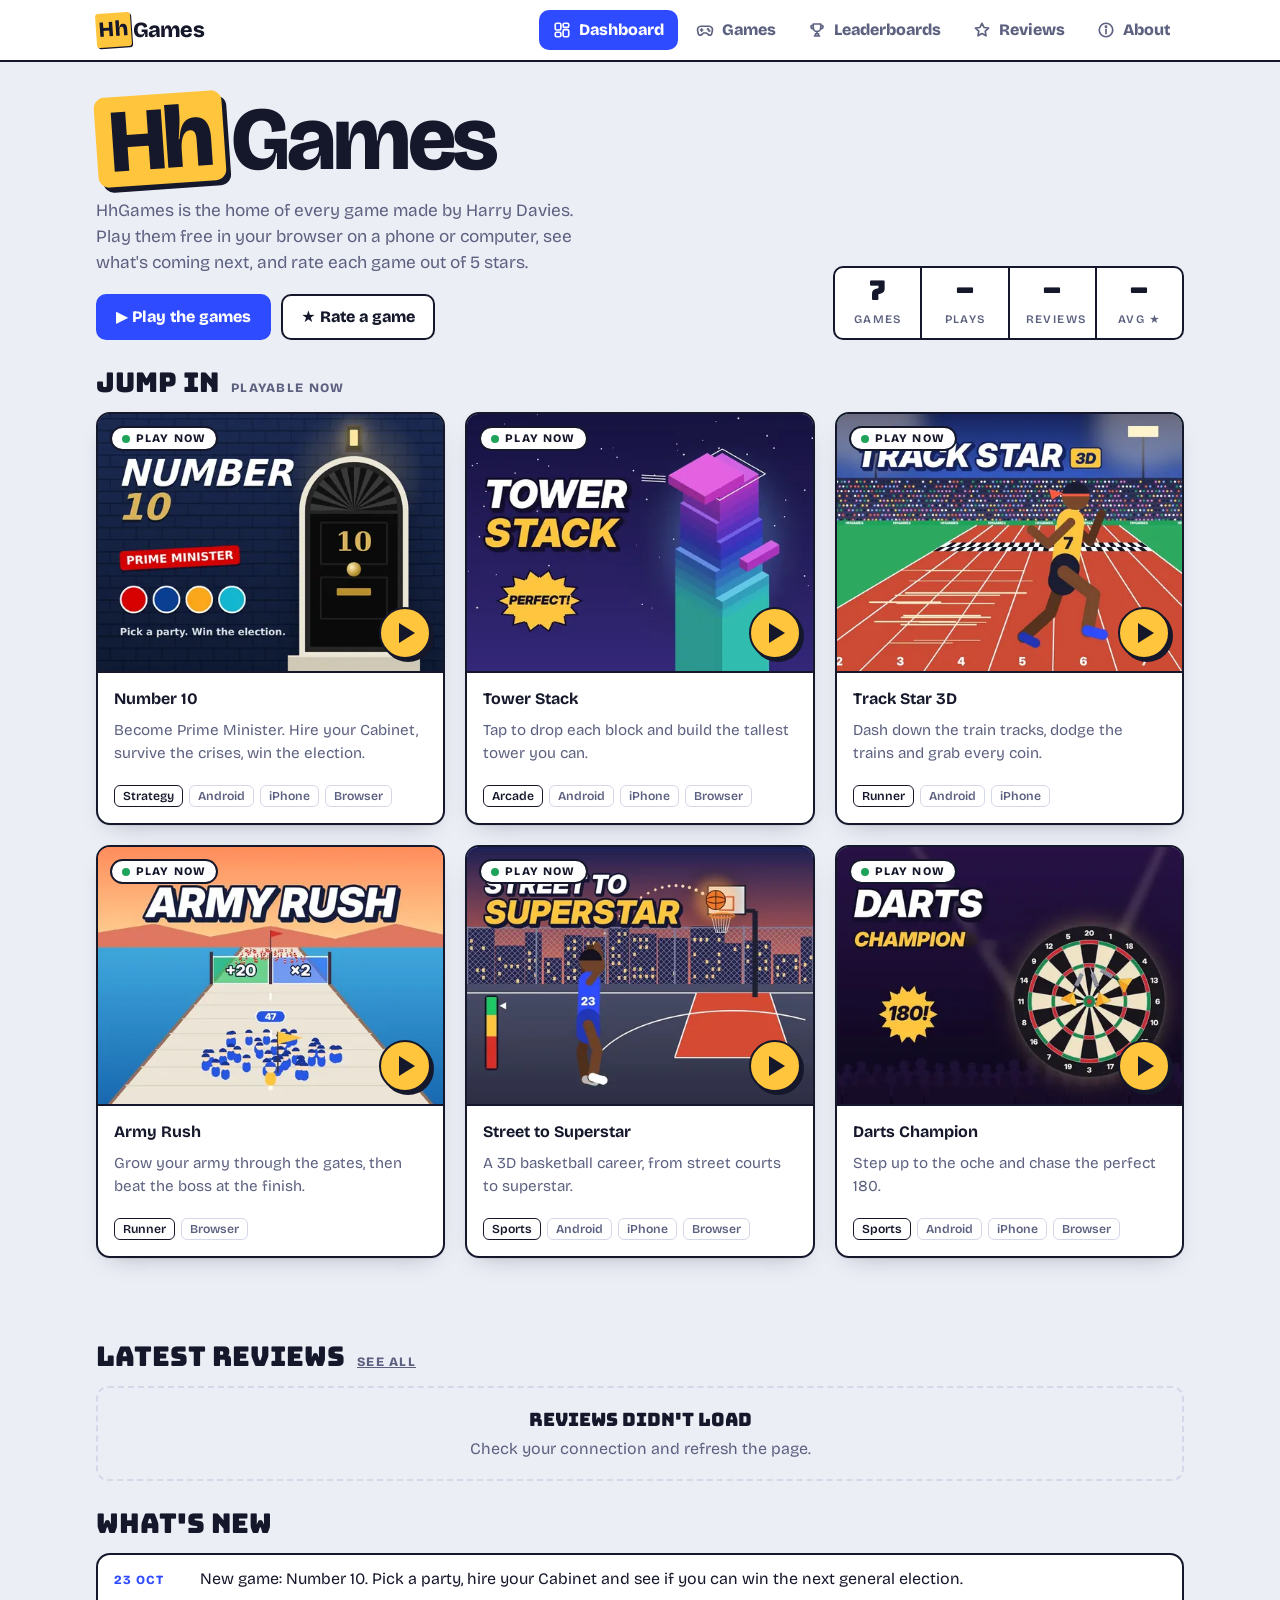
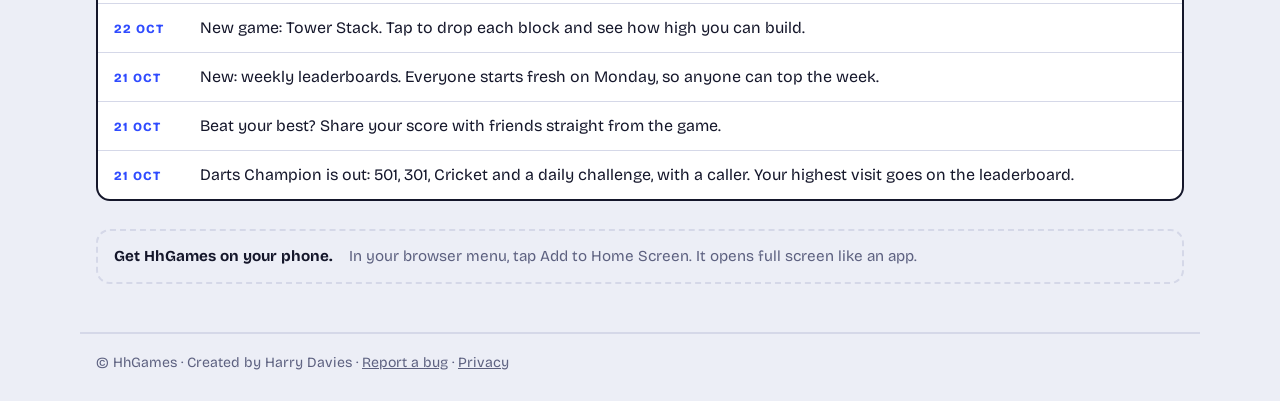
==== commit 1c5f6cb8: "Launch Number 10, a UK Prime Minister simulator A new strategy game in number-ten/. Pick Labour, Con" ====
--- a/index.html
+++ b/index.html
@@ -4,7 +4,7 @@
 <meta charset="utf-8">
 <meta name="viewport" content="width=device-width, initial-scale=1, viewport-fit=cover">
 <title>HhGames</title>
-<meta name="description" content="HhGames by Harry Davies: mobile games you can play in your browser. Play Tower Stack, Track Star 3D, Army Rush, Street to Superstar and Darts Champion, climb the leaderboards and rate each game out of 5 stars.">
+<meta name="description" content="HhGames by Harry Davies: mobile games you can play in your browser. Play Number 10, Tower Stack, Track Star 3D, Army Rush, Street to Superstar and Darts Champion, climb the leaderboards and rate each game out of 5 stars.">
 <meta name="author" content="Harry Davies">
 <meta name="theme-color" content="#2f4bff">
 <link rel="manifest" href="manifest.webmanifest">
@@ -237,8 +237,11 @@
   padding: 4px 14px; font-weight: 800; cursor: pointer; flex: none;
 }
 .pstage { flex: 1; position: relative; min-height: 0; }
-.player iframe { position: absolute; inset: 0 0 env(safe-area-inset-bottom, 0px); width: 100%; height: calc(100% - env(safe-area-inset-bottom, 0px)); border: 0; display: block; background: #000; }
-.pstate { position: absolute; inset: 0; z-index: 1; display: grid; place-items: center; padding: 24px; background: #000; color: #eef0fa; text-align: center; }
+.player iframe { position: absolute; inset: 0 0 env(safe-area-inset-bottom, 0px); width: 100%; height: calc(100% - env(safe-area-inset-bottom, 0px)); border: 0; display: block; background: transparent; z-index: 1; }
+/* "Loading…" sits behind the game, so the game shows as soon as it draws, even if the browser never reports it loaded.
+   Messages with buttons go in front. */
+.pstate { position: absolute; inset: 0; z-index: 0; display: grid; place-items: center; padding: 24px; background: #000; color: #eef0fa; text-align: center; }
+.pstate.front { z-index: 2; }
 .pstate b { display: block; font-family: var(--display); font-weight: 400; font-size: 1.3rem; margin-bottom: 6px; }
 .pstate p { margin: 0 auto 16px; max-width: 36ch; color: #9ea3c6; }
 .pstate .actions { justify-content: center; }
@@ -307,6 +310,11 @@
 .sbody h3 { margin: 0; font-size: .8rem; letter-spacing: .12em; text-transform: uppercase; color: var(--muted); }
 .install { margin: 0; display: flex; flex-wrap: wrap; align-items: center; gap: 10px 16px; padding: 14px 16px; border: 2px dashed var(--line); border-radius: 14px; color: var(--muted); font-size: .95rem; }
 .install b { color: var(--ink); }
+.inapp { margin-top: 16px; border-style: solid; border-color: var(--sticker); }
+/* A best that never reached the leaderboard: asked about in a bar pinned above the bottom of the screen */
+.catchup { position: fixed; z-index: 19; left: 50%; transform: translateX(-50%); width: min(560px, calc(100% - 24px));
+  bottom: calc(16px + env(safe-area-inset-bottom, 0px)); border: 2px solid var(--ink); border-radius: 14px; padding: 10px 12px; box-shadow: 4px 4px 0 var(--ink); }
+@media (max-width: 719px) { .catchup { bottom: calc(80px + env(safe-area-inset-bottom, 0px)); } }
 .pbar .pbtns { display: flex; gap: 8px; flex: none; }
 
 /* Stars */
@@ -438,6 +446,7 @@
 </nav>
 
 <main>
+  <div class="wrap"><p class="install inapp" id="inapp" hidden></p></div>
   <!-- DASHBOARD -->
   <div class="view" id="view-dashboard" data-view="dashboard">
     <div class="wrap">
@@ -608,13 +617,14 @@
   <div class="scorestrip" id="strip" hidden></div>
   <div class="pstage" id="pstage"><div class="pstate" id="pstate" role="status" hidden></div></div>
 </div>
+<div class="scorestrip catchup" id="catchup" role="status" hidden></div>
 <div class="toast" id="toast" hidden role="status"></div>
 
 <script>
 // Reviews storage: paste your Supabase Project URL and publishable (anon) key here.
 const REVIEWS_DB = { url: "https://mwlnnyjdnyorqrqgauny.supabase.co", key: "sb_publishable_UVwCZhYIxuXzhfC7uebIPg_6JY0o6TN" };
-const GAMES = [{"id": "tower-stack", "title": "Tower Stack", "status": "Play now", "genre": "Arcade", "platforms": ["Android", "iPhone", "Browser"], "color": "#3b2a8c", "cover": "cover-tower-stack.jpg", "play": "tower-stack/index.html", "tagline": "Tap to drop each block and build the tallest tower you can.", "about": "A one-tap stacking game. Blocks slide in from alternating sides and you tap to drop each one. Anything hanging over the edge gets sliced off, so the tower gets narrower unless you're spot on. Land three perfect drops in a row and it starts growing back.", "howto": [["Tap", "Drop the sliding block onto the tower"], ["Overhang", "Any part hanging off the edge is sliced away"], ["Perfect drop", "Land it right on top to keep the full width"], ["3 perfects in a row", "The tower grows back a little each time"], ["Miss completely", "The block falls and the game's over"]], "board": {"what": "Tallest tower", "unit": "blocks"}}, {"id": "track-star-3d", "title": "Track Star 3D", "status": "Play now", "genre": "Runner", "platforms": ["Android", "iPhone"], "color": "#1fa35b", "cover": "cover-track-star-3d.jpg", "play": "https://2rmphggd5z-ux.github.io/Track-star-/track-dash.html", "tagline": "Dash down the train tracks, dodge the trains and grab every coin.", "about": "An endless 3D runner. Race along busy train lines, pick from 8 runners, finish missions for coins and power up with the jetpack, coin magnet and super sneakers.", "howto": [["Swipe ← →", "Change lanes and dodge the trains"], ["Swipe ↑", "Jump over orange barriers"], ["Swipe ↓", "Slide under yellow bars"], ["Ramps", "Run up them to ride on the train roofs"], ["Red trains", "They drive towards you, so get out of their lane"]], "board": {"what": "Best score in one run", "unit": "pts"}}, {"id": "army-rush", "title": "Army Rush", "status": "Play now", "genre": "Runner", "platforms": ["Browser"], "color": "#ff5a3c", "cover": "cover-army-rush.jpg", "play": "https://2rmphggd5z-ux.github.io/Army-Rush-Shooter/", "tagline": "Grow your army through the gates, then beat the boss at the finish.", "about": "A 3D troop-runner. Your soldiers run and shoot by themselves, so pick the right gates, dodge the traps and take on four bosses across four worlds.", "howto": [["Swipe ← →", "Steer your army (arrow keys on a computer)"], ["Blue & green gates", "Grow your army: +10, ×2, ×3"], ["Red gates", "Shrink your army, so steer around them"], ["Traps & robots", "Dodge saw blades, spikes and orange blasts"], ["Bonus runway", "Get as far as you can to multiply your coins"]], "board": {"what": "Highest level cleared", "unit": "level"}}, {"id": "street-to-superstar", "title": "Street to Superstar", "status": "Play now", "genre": "Sports", "platforms": ["Android", "iPhone", "Browser"], "color": "#2f4bff", "cover": "cover-street-to-superstar.jpg", "play": "street-to-superstar.html", "tagline": "A 3D basketball career, from street courts to superstar.", "about": "Start on the street courts and work your way to the arena. Win five leagues, beat a named rival in every league final, upgrade your player and unlock new courts, balls, jerseys and sneakers. Modes: Career, Practice, 60-Second Challenge and Long Range.", "howto": [["Press and hold", "The white marker glides up the power bar"], ["Let go in the green", "A perfect shot every time"], ["Yellow / red", "Yellow might rattle in, red misses"], ["3 in a row", "You're on fire: points ×2"], ["Save backup", "Settings › Save backup moves your progress to another phone"]], "board": {"what": "Best 60-Second Challenge score", "unit": "pts"}}, {"id": "quick-chaos", "title": "Quick Chaos", "status": "Coming soon", "genre": "Party", "platforms": ["Android"], "color": "#8b3dff", "cover": "cover-quick-chaos.jpg", "play": "", "tagline": "A casual multiplayer party game for Android.", "about": "Grab your friends for fast, chaotic party rounds.", "howto": []}, {"id": "darts-championship", "title": "Darts Champion", "status": "Play now", "genre": "Sports", "platforms": ["Android", "iPhone", "Browser"], "color": "#3a1a6e", "cover": "cover-darts-championship.jpg", "play": "darts-champion/index.html", "tagline": "Step up to the oche and chase the perfect 180.", "about": "Real darts on your phone: 501, 301, Cricket, Around the Clock, practice and a new daily challenge. Play the computer at three levels or a friend on the same phone, with a caller announcing every score.", "howto": [["Drag", "Aim. The reticle sways, so time your throw"], ["Flick up", "Throw. Too soft drops low, too hard flies high"], ["501 / 301", "Finish on a double. Bust and your score goes back"], ["Cricket", "Close 15 to 20 and the bull, then score on them"], ["Daily", "One puzzle a day. Build your streak"]], "board": {"what": "Highest visit in a 501 or 301 match", "unit": "pts"}}];
-const NEWS = [["2026-10-22", "New game: Tower Stack. Tap to drop each block and see how high you can build."], ["2026-10-21", "New: weekly leaderboards. Everyone starts fresh on Monday, so anyone can top the week."], ["2026-10-21", "Beat your best? Share your score with friends straight from the game."], ["2026-10-21", "Darts Champion is out: 501, 301, Cricket and a daily challenge, with a caller. Your highest visit goes on the leaderboard."], ["2026-10-21", "Leaderboards are live. Beat your best in Track Star 3D, Army Rush or Street to Superstar and add your name."], ["2026-10-21", "Every game now shows how many times it's been played."], ["2026-10-21", "Street to Superstar is playable right here on HhGames."], ["2026-10-21", "Reviews are open. Rate any game out of 5 stars."]];
+const GAMES = [{"id": "number-ten", "title": "Number 10", "status": "Play now", "genre": "Strategy", "platforms": ["Android", "iPhone", "Browser"], "color": "#0f1a33", "cover": "cover-number-ten.jpg", "play": "number-ten/index.html", "tagline": "Become Prime Minister. Hire your Cabinet, survive the crises, win the election.", "about": "A UK Prime Minister simulator. Lead Labour, the Conservatives, the Lib Dems or Reform UK. Hire six Cabinet ministers on a tight wage budget, then govern for five years: strikes, NHS winters, Budget Day, scandals and rebellions. Keep the voters, your party and the Treasury happy, then face a general election for 650 seats.", "howto": [["Pick a party", "Each has a perk, a starting position and a Cabinet budget"], ["Hire your Cabinet", "Skill, loyalty and media rating. Stars cost more"], ["Make decisions", "Two a quarter. Your minister gives advice, and the icons show what each choice affects"], ["Stay in power", "Let unity, approval or the Treasury crash and you're out"], ["Win the election", "326 of 650 seats for a majority after five years"]], "board": {"what": "Best legacy score", "unit": "pts"}}, {"id": "tower-stack", "title": "Tower Stack", "status": "Play now", "genre": "Arcade", "platforms": ["Android", "iPhone", "Browser"], "color": "#3b2a8c", "cover": "cover-tower-stack.jpg", "play": "tower-stack/index.html", "tagline": "Tap to drop each block and build the tallest tower you can.", "about": "A one-tap stacking game. Blocks slide in from alternating sides and you tap to drop each one. Anything hanging over the edge gets sliced off, so the tower gets narrower unless you're spot on. Land three perfect drops in a row and it starts growing back.", "howto": [["Tap", "Drop the sliding block onto the tower"], ["Overhang", "Any part hanging off the edge is sliced away"], ["Perfect drop", "Land it right on top to keep the full width"], ["3 perfects in a row", "The tower grows back a little each time"], ["Miss completely", "The block falls and the game's over"]], "board": {"what": "Tallest tower", "unit": "blocks"}}, {"id": "track-star-3d", "title": "Track Star 3D", "status": "Play now", "genre": "Runner", "platforms": ["Android", "iPhone"], "color": "#1fa35b", "cover": "cover-track-star-3d.jpg", "play": "https://2rmphggd5z-ux.github.io/Track-star-/track-dash.html", "tagline": "Dash down the train tracks, dodge the trains and grab every coin.", "about": "An endless 3D runner. Race along busy train lines, pick from 8 runners, finish missions for coins and power up with the jetpack, coin magnet and super sneakers.", "howto": [["Swipe ← →", "Change lanes and dodge the trains"], ["Swipe ↑", "Jump over orange barriers"], ["Swipe ↓", "Slide under yellow bars"], ["Ramps", "Run up them to ride on the train roofs"], ["Red trains", "They drive towards you, so get out of their lane"]], "board": {"what": "Best score in one run", "unit": "pts"}}, {"id": "army-rush", "title": "Army Rush", "status": "Play now", "genre": "Runner", "platforms": ["Browser"], "color": "#ff5a3c", "cover": "cover-army-rush.jpg", "play": "https://2rmphggd5z-ux.github.io/Army-Rush-Shooter/", "tagline": "Grow your army through the gates, then beat the boss at the finish.", "about": "A 3D troop-runner. Your soldiers run and shoot by themselves, so pick the right gates, dodge the traps and take on four bosses across four worlds.", "howto": [["Swipe ← →", "Steer your army (arrow keys on a computer)"], ["Blue & green gates", "Grow your army: +10, ×2, ×3"], ["Red gates", "Shrink your army, so steer around them"], ["Traps & robots", "Dodge saw blades, spikes and orange blasts"], ["Bonus runway", "Get as far as you can to multiply your coins"]], "board": {"what": "Highest level cleared", "unit": "level"}}, {"id": "street-to-superstar", "title": "Street to Superstar", "status": "Play now", "genre": "Sports", "platforms": ["Android", "iPhone", "Browser"], "color": "#2f4bff", "cover": "cover-street-to-superstar.jpg", "play": "street-to-superstar.html", "tagline": "A 3D basketball career, from street courts to superstar.", "about": "Start on the street courts and work your way to the arena. Win five leagues, beat a named rival in every league final, upgrade your player and unlock new courts, balls, jerseys and sneakers. Modes: Career, Practice, 60-Second Challenge and Long Range.", "howto": [["Press and hold", "The white marker glides up the power bar"], ["Let go in the green", "A perfect shot every time"], ["Yellow / red", "Yellow might rattle in, red misses"], ["3 in a row", "You're on fire: points ×2"], ["Save backup", "Settings › Save backup moves your progress to another phone"]], "board": {"what": "Best 60-Second Challenge score", "unit": "pts"}}, {"id": "quick-chaos", "title": "Quick Chaos", "status": "Coming soon", "genre": "Party", "platforms": ["Android"], "color": "#8b3dff", "cover": "cover-quick-chaos.jpg", "play": "", "tagline": "A casual multiplayer party game for Android.", "about": "Grab your friends for fast, chaotic party rounds.", "howto": []}, {"id": "darts-championship", "title": "Darts Champion", "status": "Play now", "genre": "Sports", "platforms": ["Android", "iPhone", "Browser"], "color": "#3a1a6e", "cover": "cover-darts-championship.jpg", "play": "darts-champion/index.html", "tagline": "Step up to the oche and chase the perfect 180.", "about": "Real darts on your phone: 501, 301, Cricket, Around the Clock, practice and a new daily challenge. Play the computer at three levels or a friend on the same phone, with a caller announcing every score.", "howto": [["Drag", "Aim. The reticle sways, so time your throw"], ["Flick up", "Throw. Too soft drops low, too hard flies high"], ["501 / 301", "Finish on a double. Bust and your score goes back"], ["Cricket", "Close 15 to 20 and the bull, then score on them"], ["Daily", "One puzzle a day. Build your streak"]], "board": {"what": "Highest visit in a 501 or 301 match", "unit": "pts"}}];
+const NEWS = [["2026-10-23", "New game: Number 10. Pick a party, hire your Cabinet and see if you can win the next general election."], ["2026-10-22", "New game: Tower Stack. Tap to drop each block and see how high you can build."], ["2026-10-21", "New: weekly leaderboards. Everyone starts fresh on Monday, so anyone can top the week."], ["2026-10-21", "Beat your best? Share your score with friends straight from the game."], ["2026-10-21", "Darts Champion is out: 501, 301, Cricket and a daily challenge, with a caller. Your highest visit goes on the leaderboard."], ["2026-10-21", "Leaderboards are live. Beat your best in Track Star 3D, Army Rush or Street to Superstar and add your name."], ["2026-10-21", "Every game now shows how many times it's been played."], ["2026-10-21", "Street to Superstar is playable right here on HhGames."], ["2026-10-21", "Reviews are open. Rate any game out of 5 stars."]];
 (function () {
   const $ = (id) => document.getElementById(id);
   const isPlayable = (g) => !!g.play;
@@ -963,9 +973,36 @@
       const tab = el("a", "btn", "Open in a new tab"); tab.href = playing.play; tab.target = "_blank"; tab.rel = "noopener";
       row.appendChild(again); row.appendChild(tab); card.appendChild(row);
     }
+    st.classList.toggle("front", !!retry);
     st.replaceChildren(card); st.hidden = false;
   }
+  // Where each game on HhGames keeps its own best on the phone (see catch-up below).
+  const LOCAL_BEST = {
+    "number-ten": ["number-ten", (d) => d.best],
+    "tower-stack": ["tower-stack", (d) => d.best],
+    "street-to-superstar": ["street-to-superstar-v1", (d) => d.rec && d.rec.best60],
+    "darts-championship": ["dartsChampion.v1", (d) => d.stats && d.stats.highestVisit],
+  };
+  function localBest(id) {
+    const src = LOCAL_BEST[id]; if (!src) return 0;
+    try { const v = Math.floor(Number(src[1](JSON.parse(store(src[0]) || "{}")))); return v > 0 && v <= 100000000 ? v : 0; } catch (e) { return 0; }
+  }
+  // Browsers built into apps (Snapchat, Instagram, TikTok…) can lose taps inside an embedded game,
+  // so there the game opens full page instead. Scores can't reach the leaderboard that way.
+  const IN_APP = (/Snapchat|Instagram|FBAN|FBAV|FB_IAB|musical_ly|BytedanceWebview|TikTok|Twitter|\bLine\//i.exec(navigator.userAgent) || [])[0];
+  if (IN_APP) {
+    const app = /snap/i.test(IN_APP) ? "Snapchat" : /insta/i.test(IN_APP) ? "Instagram" : /FB/i.test(IN_APP) ? "Facebook" : /musical|byte|tiktok/i.test(IN_APP) ? "TikTok" : "this app";
+    const ios = /iPhone|iPad|iPod/.test(navigator.userAgent);
+    const n = $("inapp");
+    n.append(el("b", null, "You're in " + app + "'s browser."), " Games open full page here. When you come back, new bests from " + GAMES.filter((g) => g.board && LOCAL_BEST[g.id]).map((g) => g.title).join(", ").replace(/, ([^,]*)$/, " and $1") + " are added to the leaderboard, but other games' scores can't be. For everything to work, open HhGames in " + (ios ? "Safari" : "Chrome") + ": tap the ⋯ menu, then Open in " + (ios ? "Safari" : "browser") + ".");
+    n.hidden = false;
+    $("install").hidden = true;
+  }
+  let pageScroll = 0;
   function openPlayer(g, opener) {
+    if (IN_APP) { countPlay(g); location.href = g.play; return; }
+    // iPhone Safari can send taps to the wrong place inside a game shown over a scrolled page, so scroll to the top while playing.
+    if (box.hidden) { pageScroll = window.scrollY; window.scrollTo(0, 0); }
     playing = g; playerOpener = opener || (box.hidden ? document.activeElement : playerOpener);
     hideStrip(); countPlay(g); clearTimeout(slowTimer);
     $("pstage").querySelectorAll("iframe").forEach((f) => f.remove());
@@ -973,7 +1010,10 @@
     f.src = g.play; f.title = g.title;
     f.setAttribute("allow", "autoplay; fullscreen; gamepad"); f.setAttribute("allowfullscreen", "");
     playerState("Loading " + g.title + "…", navigator.onLine === false ? "You look to be offline. The game may not load until you reconnect." : "");
-    slowTimer = setTimeout(() => playerState("This is taking a while", "Check your connection, then try again.", true), 15000);
+    slowTimer = setTimeout(() => {
+      try { const d = f.contentDocument; if (d && d.URL !== "about:blank" && d.readyState !== "loading") return playerState(); } catch (e) {}   // a game on HhGames that has loaded
+      playerState("This is taking a while", "Check your connection, then try again.", true);
+    }, 15000);
     f.onload = () => {
       clearTimeout(slowTimer);
       let missing = false;
@@ -990,6 +1030,8 @@
     const wasFs = inFs();
     playing = null; hideStrip(); exitFs(); clearTimeout(slowTimer); playerState();
     $("pstage").querySelectorAll("iframe").forEach((f) => f.remove()); box.hidden = true; lockPage();
+    window.scrollTo(0, pageScroll);
+    catchUp();
     const back = playerOpener; playerOpener = null;
     const refocus = () => { if (back && back.isConnected) back.focus(); };
     if (!wasFs) return refocus();
@@ -1111,7 +1153,7 @@
     if (!API) return;
     const k = "hh-played-" + g.id;
     try { if (sessionStorage.getItem(k)) return; sessionStorage.setItem(k, "1"); } catch (e) {}
-    fetch(API + "/rpc/count_play", { method: "POST", headers: headers(), body: JSON.stringify({ game: g.id }) })
+    fetch(API + "/rpc/count_play", { method: "POST", headers: headers(), body: JSON.stringify({ game: g.id }), keepalive: true })
       .then((r) => { if (r.ok && plays && g.id in plays) { plays[g.id]++; render(); } }).catch(() => {});
   }
   // A game's leaderboard, all time or this week: one line per player, their best score.
@@ -1149,8 +1191,13 @@
 
   // New best from a game: it sends {type: "hh-score", game, score} to this page when a run ends.
   const strip = $("strip");
-  function hideStrip() { strip.hidden = true; strip.replaceChildren(); }
+  function hideStrip(into) { into = into || strip; into.hidden = true; into.replaceChildren(); }
+  const posting = new Set();   // games with a score being saved right now
   async function postScore(g, score, name) {
+    posting.add(g.id);
+    try { await sendScore(g, score, name); } finally { posting.delete(g.id); }
+  }
+  async function sendScore(g, score, name) {
     const res = await fetch(API + "/scores", { method: "POST", headers: headers({ Prefer: "return=minimal" }),
       body: JSON.stringify({ game_id: g.id, name, score }) });
     if (!res.ok) { let m = ""; try { m = (await res.json()).message || ""; } catch (e) {} throw new Error(m || res.status); }
@@ -1166,14 +1213,16 @@
     if (m.includes("scores_max_check")) return "That score couldn't be added to the leaderboard.";
     return "Your score didn't save. Check your connection.";
   }
-  function offerScore(g, score) {
+  function offerScore(g, score, into) {
+    const strip = into || $("strip");
     strip.replaceChildren();
-    strip.appendChild(el("b", null, "New best: " + scoreText(g, score) + "! Add it to the leaderboard?"));
+    strip.appendChild(el("b", null, "New " + g.title + " best: " + scoreText(g, score) + "! Add it to the leaderboard?"));
     const f = el("form"); f.noValidate = true;
-    const inp = el("input"); inp.type = "text"; inp.maxLength = 20; inp.placeholder = "Your name"; inp.id = "lbName";
+    const inp = el("input"); inp.type = "text"; inp.maxLength = 20; inp.placeholder = "Your name";
     inp.setAttribute("aria-label", "Your name for the leaderboard"); inp.value = store("hh-name") || "";
     const save = el("button", null, "Add me"); save.type = "submit"; save.setAttribute("aria-label", "Add to leaderboard");
-    const no = el("button", "ghost", "✕"); no.type = "button"; no.setAttribute("aria-label", "Not now"); no.onclick = hideStrip;
+    const no = el("button", "ghost", "✕"); no.type = "button"; no.setAttribute("aria-label", "Not now");
+    no.onclick = () => { store("hh-skip-" + g.id, String(score)); hideStrip(strip); };   // don't ask about this score again
     f.appendChild(inp); f.appendChild(save); f.appendChild(no);
     f.onsubmit = async (ev) => {
       ev.preventDefault();
@@ -1181,7 +1230,7 @@
       if (!name) { inp.focus(); return; }
       if (/https?:\/\/|www\./i.test(name)) { toast("Names can't contain links."); return; }
       save.disabled = true; save.textContent = "Saving…";
-      try { await postScore(g, score, name); store("hh-name", name); store("hh-auto", "1"); offerShare(g, score); }
+      try { await postScore(g, score, name); store("hh-name", name); store("hh-auto", "1"); offerShare(g, score, strip); catchUp(); }
       catch (e) { save.disabled = false; save.textContent = "Try again"; toast(scoreErr(e)); if (/name_not_allowed/.test(e.message)) inp.select(); }
     };
     strip.appendChild(f); strip.hidden = false;
@@ -1199,12 +1248,13 @@
     try { await navigator.clipboard.writeText(text + " " + url); toast("Copied! Paste it to your friends."); }
     catch (e) { toast("Couldn't share from this browser."); }
   }
-  function offerShare(g, score) {
+  function offerShare(g, score, into) {
+    const strip = into || $("strip");
     strip.replaceChildren();
     strip.appendChild(el("b", null, "You're on the " + g.title + " leaderboard with " + scoreText(g, score) + "!"));
     const row = el("div", "sharerow");
     const sh = el("button", null, "Share my score"); sh.type = "button"; sh.onclick = () => shareScore(g, score);
-    const no = el("button", "ghost", "✕"); no.type = "button"; no.setAttribute("aria-label", "Close"); no.onclick = hideStrip;
+    const no = el("button", "ghost", "✕"); no.type = "button"; no.setAttribute("aria-label", "Close"); no.onclick = () => hideStrip(strip);
     row.appendChild(sh); row.appendChild(no);
     strip.appendChild(row); strip.hidden = false;
   }
@@ -1221,6 +1271,28 @@
       postScore(g, score, name).then(() => offerShare(g, score)).catch((e) => { offerScore(g, score); toast(scoreErr(e)); });
     } else offerScore(g, score);
   });
+
+  // Catch-up: the games on HhGames keep their own best on the phone. A best that never reached the leaderboard
+  // (played from a direct link, full page in an app's browser, or a save that failed) is added when the site opens.
+  let catchingUp = false;
+  async function catchUp() {
+    if (!API || catchingUp || !box.hidden || !$("catchup").hidden) return;
+    const todo = GAMES.filter((g) => g.board && isPlayable(g) && !posting.has(g.id)).map((g) => [g, localBest(g.id)])
+      .filter(([g, n]) => n > Number(store("hh-sent-" + g.id) || 0) && n > Number(store("hh-skip-" + g.id) || 0));
+    if (!todo.length) return;
+    const name = store("hh-name");
+    if (!(name && store("hh-auto") === "1")) return offerScore(todo[0][0], todo[0][1], $("catchup"));
+    catchingUp = true;
+    const added = [];
+    for (const [g, n] of todo) {
+      try { await postScore(g, n, name); added.push(g.title + " (" + scoreText(g, n) + ")"); }
+      catch (e) { offerScore(g, n, $("catchup")); toast(scoreErr(e)); break; }
+    }
+    catchingUp = false;
+    if (added.length) toast("Added your best to the leaderboard: " + added.join(", ") + ".");
+  }
+  window.addEventListener("pageshow", (e) => { if (e.persisted) catchUp(); });
+  document.addEventListener("visibilitychange", () => { if (!document.hidden) catchUp(); });
 
   // ---------- bug reports (About → Help)
   function deviceInfo() {
@@ -1275,6 +1347,7 @@
   loadReviews();
   loadPlays();
   loadBoards();
+  catchUp();
 })();
 </script>
 </body>
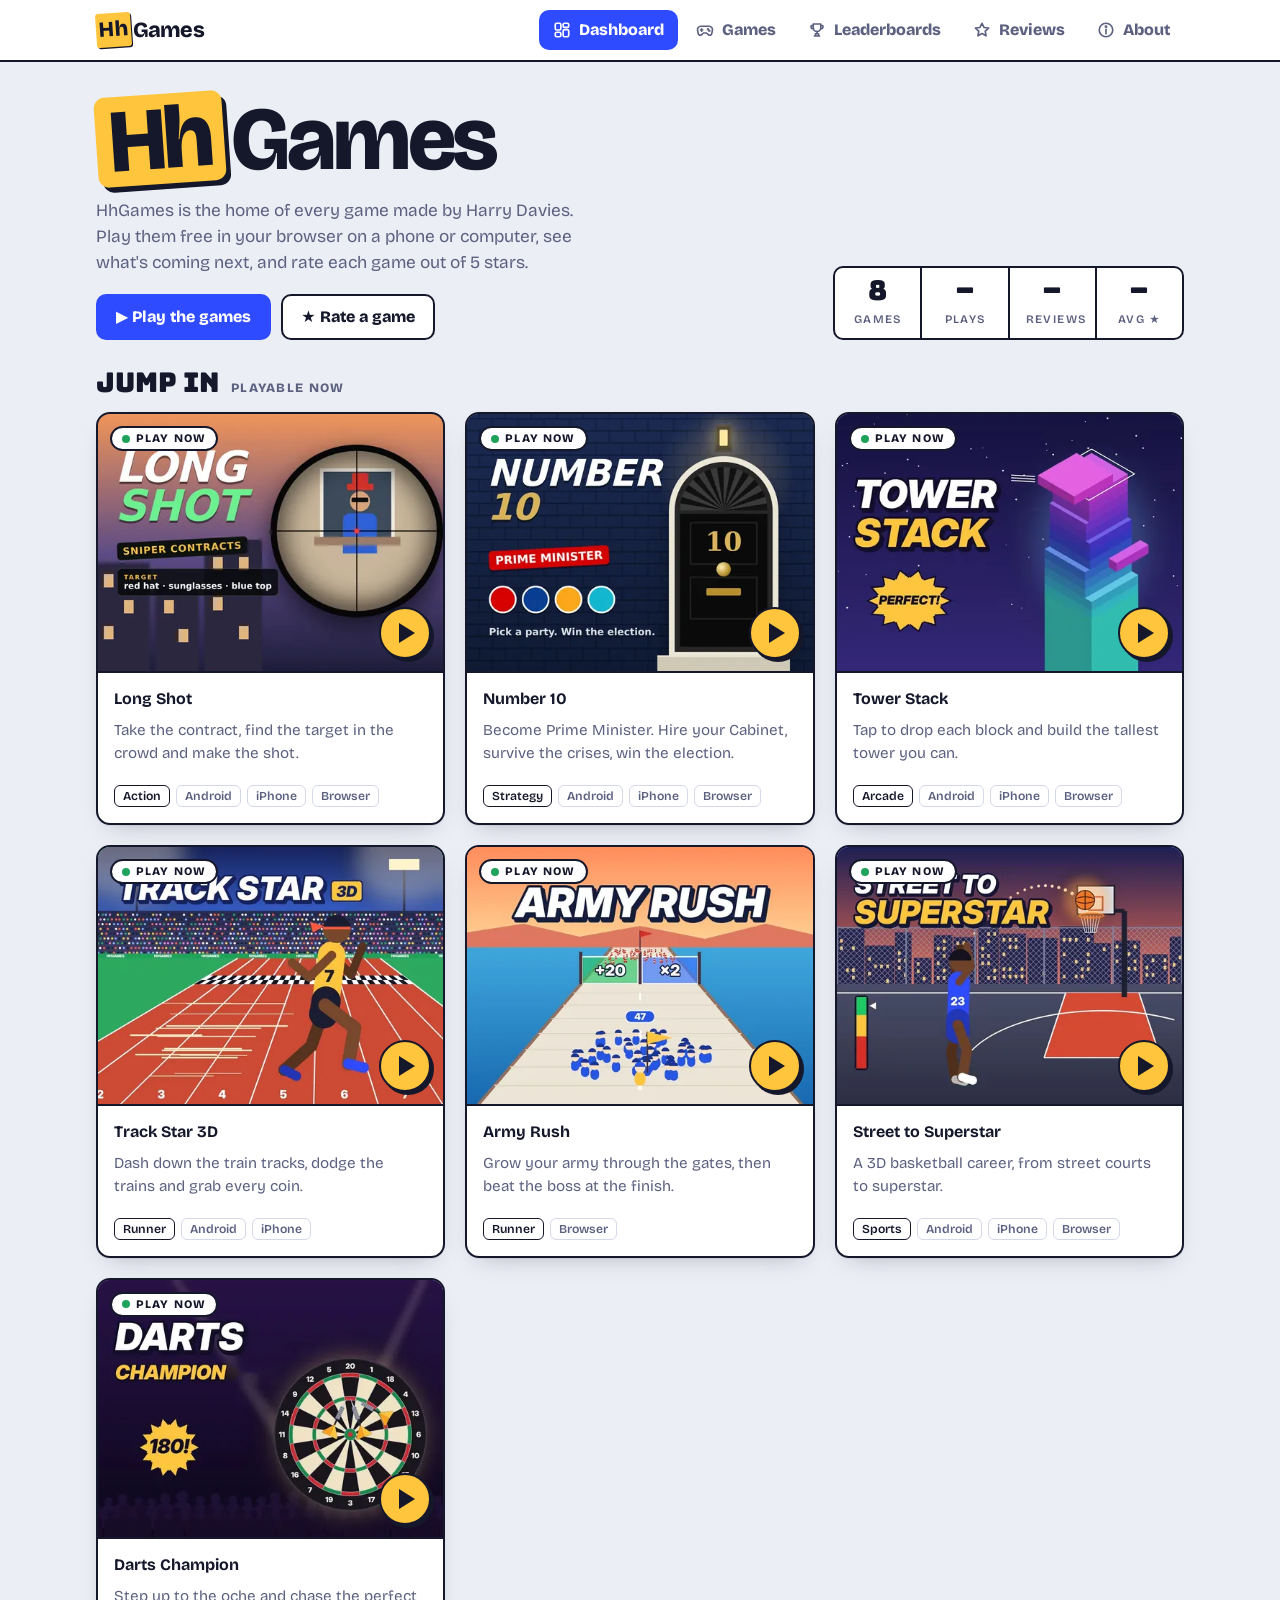
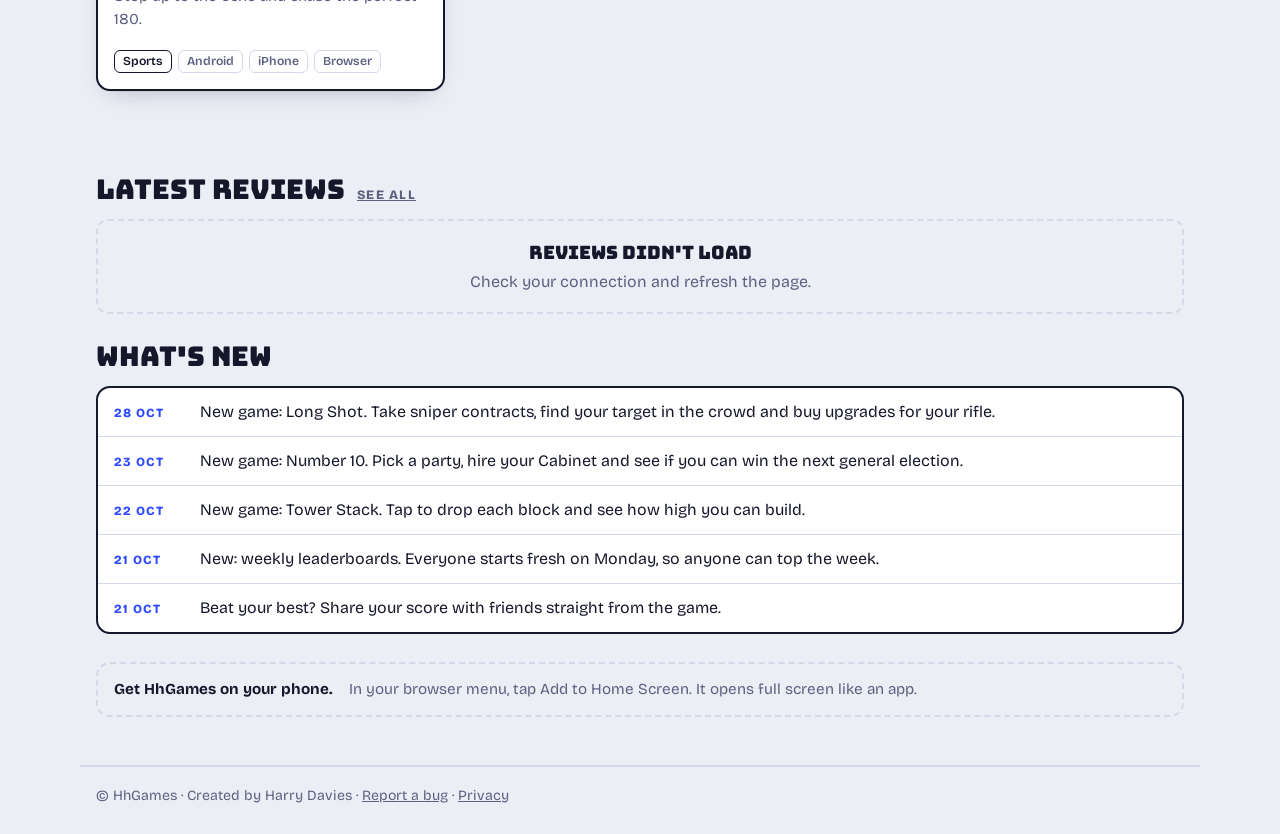
==== commit 18370a47: "Launch Long Shot, a sniper contracts game A new game in long-shot/. Pick a contract from the board (" ====
--- a/index.html
+++ b/index.html
@@ -4,7 +4,7 @@
 <meta charset="utf-8">
 <meta name="viewport" content="width=device-width, initial-scale=1, viewport-fit=cover">
 <title>HhGames</title>
-<meta name="description" content="HhGames by Harry Davies: mobile games you can play in your browser. Play Number 10, Tower Stack, Track Star 3D, Army Rush, Street to Superstar and Darts Champion, climb the leaderboards and rate each game out of 5 stars.">
+<meta name="description" content="HhGames by Harry Davies: mobile games you can play in your browser. Play Long Shot, Number 10, Tower Stack, Track Star 3D, Army Rush, Street to Superstar and Darts Champion, climb the leaderboards and rate each game out of 5 stars.">
 <meta name="author" content="Harry Davies">
 <meta name="theme-color" content="#2f4bff">
 <link rel="manifest" href="manifest.webmanifest">
@@ -623,8 +623,8 @@
 <script>
 // Reviews storage: paste your Supabase Project URL and publishable (anon) key here.
 const REVIEWS_DB = { url: "https://mwlnnyjdnyorqrqgauny.supabase.co", key: "sb_publishable_UVwCZhYIxuXzhfC7uebIPg_6JY0o6TN" };
-const GAMES = [{"id": "number-ten", "title": "Number 10", "status": "Play now", "genre": "Strategy", "platforms": ["Android", "iPhone", "Browser"], "color": "#0f1a33", "cover": "cover-number-ten.jpg", "play": "number-ten/index.html", "tagline": "Become Prime Minister. Hire your Cabinet, survive the crises, win the election.", "about": "A UK Prime Minister simulator. Lead Labour, the Conservatives, the Lib Dems or Reform UK. Hire six Cabinet ministers on a tight wage budget, then govern for five years: strikes, NHS winters, Budget Day, scandals and rebellions. Keep the voters, your party and the Treasury happy, then face a general election for 650 seats.", "howto": [["Pick a party", "Each has a perk, a starting position and a Cabinet budget"], ["Hire your Cabinet", "Skill, loyalty and media rating. Stars cost more"], ["Make decisions", "Two a quarter. Your minister gives advice, and the icons show what each choice affects"], ["Stay in power", "Let unity, approval or the Treasury crash and you're out"], ["Win the election", "326 of 650 seats for a majority after five years"]], "board": {"what": "Best legacy score", "unit": "pts"}}, {"id": "tower-stack", "title": "Tower Stack", "status": "Play now", "genre": "Arcade", "platforms": ["Android", "iPhone", "Browser"], "color": "#3b2a8c", "cover": "cover-tower-stack.jpg", "play": "tower-stack/index.html", "tagline": "Tap to drop each block and build the tallest tower you can.", "about": "A one-tap stacking game. Blocks slide in from alternating sides and you tap to drop each one. Anything hanging over the edge gets sliced off, so the tower gets narrower unless you're spot on. Land three perfect drops in a row and it starts growing back.", "howto": [["Tap", "Drop the sliding block onto the tower"], ["Overhang", "Any part hanging off the edge is sliced away"], ["Perfect drop", "Land it right on top to keep the full width"], ["3 perfects in a row", "The tower grows back a little each time"], ["Miss completely", "The block falls and the game's over"]], "board": {"what": "Tallest tower", "unit": "blocks"}}, {"id": "track-star-3d", "title": "Track Star 3D", "status": "Play now", "genre": "Runner", "platforms": ["Android", "iPhone"], "color": "#1fa35b", "cover": "cover-track-star-3d.jpg", "play": "https://2rmphggd5z-ux.github.io/Track-star-/track-dash.html", "tagline": "Dash down the train tracks, dodge the trains and grab every coin.", "about": "An endless 3D runner. Race along busy train lines, pick from 8 runners, finish missions for coins and power up with the jetpack, coin magnet and super sneakers.", "howto": [["Swipe ← →", "Change lanes and dodge the trains"], ["Swipe ↑", "Jump over orange barriers"], ["Swipe ↓", "Slide under yellow bars"], ["Ramps", "Run up them to ride on the train roofs"], ["Red trains", "They drive towards you, so get out of their lane"]], "board": {"what": "Best score in one run", "unit": "pts"}}, {"id": "army-rush", "title": "Army Rush", "status": "Play now", "genre": "Runner", "platforms": ["Browser"], "color": "#ff5a3c", "cover": "cover-army-rush.jpg", "play": "https://2rmphggd5z-ux.github.io/Army-Rush-Shooter/", "tagline": "Grow your army through the gates, then beat the boss at the finish.", "about": "A 3D troop-runner. Your soldiers run and shoot by themselves, so pick the right gates, dodge the traps and take on four bosses across four worlds.", "howto": [["Swipe ← →", "Steer your army (arrow keys on a computer)"], ["Blue & green gates", "Grow your army: +10, ×2, ×3"], ["Red gates", "Shrink your army, so steer around them"], ["Traps & robots", "Dodge saw blades, spikes and orange blasts"], ["Bonus runway", "Get as far as you can to multiply your coins"]], "board": {"what": "Highest level cleared", "unit": "level"}}, {"id": "street-to-superstar", "title": "Street to Superstar", "status": "Play now", "genre": "Sports", "platforms": ["Android", "iPhone", "Browser"], "color": "#2f4bff", "cover": "cover-street-to-superstar.jpg", "play": "street-to-superstar.html", "tagline": "A 3D basketball career, from street courts to superstar.", "about": "Start on the street courts and work your way to the arena. Win five leagues, beat a named rival in every league final, upgrade your player and unlock new courts, balls, jerseys and sneakers. Modes: Career, Practice, 60-Second Challenge and Long Range.", "howto": [["Press and hold", "The white marker glides up the power bar"], ["Let go in the green", "A perfect shot every time"], ["Yellow / red", "Yellow might rattle in, red misses"], ["3 in a row", "You're on fire: points ×2"], ["Save backup", "Settings › Save backup moves your progress to another phone"]], "board": {"what": "Best 60-Second Challenge score", "unit": "pts"}}, {"id": "quick-chaos", "title": "Quick Chaos", "status": "Coming soon", "genre": "Party", "platforms": ["Android"], "color": "#8b3dff", "cover": "cover-quick-chaos.jpg", "play": "", "tagline": "A casual multiplayer party game for Android.", "about": "Grab your friends for fast, chaotic party rounds.", "howto": []}, {"id": "darts-championship", "title": "Darts Champion", "status": "Play now", "genre": "Sports", "platforms": ["Android", "iPhone", "Browser"], "color": "#3a1a6e", "cover": "cover-darts-championship.jpg", "play": "darts-champion/index.html", "tagline": "Step up to the oche and chase the perfect 180.", "about": "Real darts on your phone: 501, 301, Cricket, Around the Clock, practice and a new daily challenge. Play the computer at three levels or a friend on the same phone, with a caller announcing every score.", "howto": [["Drag", "Aim. The reticle sways, so time your throw"], ["Flick up", "Throw. Too soft drops low, too hard flies high"], ["501 / 301", "Finish on a double. Bust and your score goes back"], ["Cricket", "Close 15 to 20 and the bull, then score on them"], ["Daily", "One puzzle a day. Build your streak"]], "board": {"what": "Highest visit in a 501 or 301 match", "unit": "pts"}}];
-const NEWS = [["2026-10-23", "New game: Number 10. Pick a party, hire your Cabinet and see if you can win the next general election."], ["2026-10-22", "New game: Tower Stack. Tap to drop each block and see how high you can build."], ["2026-10-21", "New: weekly leaderboards. Everyone starts fresh on Monday, so anyone can top the week."], ["2026-10-21", "Beat your best? Share your score with friends straight from the game."], ["2026-10-21", "Darts Champion is out: 501, 301, Cricket and a daily challenge, with a caller. Your highest visit goes on the leaderboard."], ["2026-10-21", "Leaderboards are live. Beat your best in Track Star 3D, Army Rush or Street to Superstar and add your name."], ["2026-10-21", "Every game now shows how many times it's been played."], ["2026-10-21", "Street to Superstar is playable right here on HhGames."], ["2026-10-21", "Reviews are open. Rate any game out of 5 stars."]];
+const GAMES = [{"id": "long-shot", "title": "Long Shot", "status": "Play now", "genre": "Action", "platforms": ["Android", "iPhone", "Browser"], "color": "#0d1210", "cover": "cover-long-shot.jpg", "play": "long-shot/index.html", "tagline": "Take the contract, find the target in the crowd and make the shot.", "about": "A sniper contracts game. Pick a job from the board, read the three clues and find your target among the crowd in the windows, balconies, rooftop and street. Allow for wind, distance and moving targets, never hit a bystander, and spend your pay on a better scope, a silencer, thermal vision and more. Climb from Rookie to Legend.", "howto": [["Tap the scene", "Look through the scope"], ["Drag", "Move your aim. Check hats, tops, hair and sunglasses"], ["Hold breath", "Steady your aim, then tap Fire"], ["Wind & distance", "Bullets take time: lead moving targets and aim into the wind"], ["Armoury", "Spend your pay on upgrades between contracts"]], "board": {"what": "Highest reputation", "unit": "rep"}}, {"id": "number-ten", "title": "Number 10", "status": "Play now", "genre": "Strategy", "platforms": ["Android", "iPhone", "Browser"], "color": "#0f1a33", "cover": "cover-number-ten.jpg", "play": "number-ten/index.html", "tagline": "Become Prime Minister. Hire your Cabinet, survive the crises, win the election.", "about": "A UK Prime Minister simulator. Lead Labour, the Conservatives, the Lib Dems or Reform UK. Hire six Cabinet ministers on a tight wage budget, then govern for five years: strikes, NHS winters, Budget Day, scandals and rebellions. Keep the voters, your party and the Treasury happy, then face a general election for 650 seats.", "howto": [["Pick a party", "Each has a perk, a starting position and a Cabinet budget"], ["Hire your Cabinet", "Skill, loyalty and media rating. Stars cost more"], ["Make decisions", "Two a quarter. Your minister gives advice, and the icons show what each choice affects"], ["Stay in power", "Let unity, approval or the Treasury crash and you're out"], ["Win the election", "326 of 650 seats for a majority after five years"]], "board": {"what": "Best legacy score", "unit": "pts"}}, {"id": "tower-stack", "title": "Tower Stack", "status": "Play now", "genre": "Arcade", "platforms": ["Android", "iPhone", "Browser"], "color": "#3b2a8c", "cover": "cover-tower-stack.jpg", "play": "tower-stack/index.html", "tagline": "Tap to drop each block and build the tallest tower you can.", "about": "A one-tap stacking game. Blocks slide in from alternating sides and you tap to drop each one. Anything hanging over the edge gets sliced off, so the tower gets narrower unless you're spot on. Land three perfect drops in a row and it starts growing back.", "howto": [["Tap", "Drop the sliding block onto the tower"], ["Overhang", "Any part hanging off the edge is sliced away"], ["Perfect drop", "Land it right on top to keep the full width"], ["3 perfects in a row", "The tower grows back a little each time"], ["Miss completely", "The block falls and the game's over"]], "board": {"what": "Tallest tower", "unit": "blocks"}}, {"id": "track-star-3d", "title": "Track Star 3D", "status": "Play now", "genre": "Runner", "platforms": ["Android", "iPhone"], "color": "#1fa35b", "cover": "cover-track-star-3d.jpg", "play": "https://2rmphggd5z-ux.github.io/Track-star-/track-dash.html", "tagline": "Dash down the train tracks, dodge the trains and grab every coin.", "about": "An endless 3D runner. Race along busy train lines, pick from 8 runners, finish missions for coins and power up with the jetpack, coin magnet and super sneakers.", "howto": [["Swipe ← →", "Change lanes and dodge the trains"], ["Swipe ↑", "Jump over orange barriers"], ["Swipe ↓", "Slide under yellow bars"], ["Ramps", "Run up them to ride on the train roofs"], ["Red trains", "They drive towards you, so get out of their lane"]], "board": {"what": "Best score in one run", "unit": "pts"}}, {"id": "army-rush", "title": "Army Rush", "status": "Play now", "genre": "Runner", "platforms": ["Browser"], "color": "#ff5a3c", "cover": "cover-army-rush.jpg", "play": "https://2rmphggd5z-ux.github.io/Army-Rush-Shooter/", "tagline": "Grow your army through the gates, then beat the boss at the finish.", "about": "A 3D troop-runner. Your soldiers run and shoot by themselves, so pick the right gates, dodge the traps and take on four bosses across four worlds.", "howto": [["Swipe ← →", "Steer your army (arrow keys on a computer)"], ["Blue & green gates", "Grow your army: +10, ×2, ×3"], ["Red gates", "Shrink your army, so steer around them"], ["Traps & robots", "Dodge saw blades, spikes and orange blasts"], ["Bonus runway", "Get as far as you can to multiply your coins"]], "board": {"what": "Highest level cleared", "unit": "level"}}, {"id": "street-to-superstar", "title": "Street to Superstar", "status": "Play now", "genre": "Sports", "platforms": ["Android", "iPhone", "Browser"], "color": "#2f4bff", "cover": "cover-street-to-superstar.jpg", "play": "street-to-superstar.html", "tagline": "A 3D basketball career, from street courts to superstar.", "about": "Start on the street courts and work your way to the arena. Win five leagues, beat a named rival in every league final, upgrade your player and unlock new courts, balls, jerseys and sneakers. Modes: Career, Practice, 60-Second Challenge and Long Range.", "howto": [["Press and hold", "The white marker glides up the power bar"], ["Let go in the green", "A perfect shot every time"], ["Yellow / red", "Yellow might rattle in, red misses"], ["3 in a row", "You're on fire: points ×2"], ["Save backup", "Settings › Save backup moves your progress to another phone"]], "board": {"what": "Best 60-Second Challenge score", "unit": "pts"}}, {"id": "quick-chaos", "title": "Quick Chaos", "status": "Coming soon", "genre": "Party", "platforms": ["Android"], "color": "#8b3dff", "cover": "cover-quick-chaos.jpg", "play": "", "tagline": "A casual multiplayer party game for Android.", "about": "Grab your friends for fast, chaotic party rounds.", "howto": []}, {"id": "darts-championship", "title": "Darts Champion", "status": "Play now", "genre": "Sports", "platforms": ["Android", "iPhone", "Browser"], "color": "#3a1a6e", "cover": "cover-darts-championship.jpg", "play": "darts-champion/index.html", "tagline": "Step up to the oche and chase the perfect 180.", "about": "Real darts on your phone: 501, 301, Cricket, Around the Clock, practice and a new daily challenge. Play the computer at three levels or a friend on the same phone, with a caller announcing every score.", "howto": [["Drag", "Aim. The reticle sways, so time your throw"], ["Flick up", "Throw. Too soft drops low, too hard flies high"], ["501 / 301", "Finish on a double. Bust and your score goes back"], ["Cricket", "Close 15 to 20 and the bull, then score on them"], ["Daily", "One puzzle a day. Build your streak"]], "board": {"what": "Highest visit in a 501 or 301 match", "unit": "pts"}}];
+const NEWS = [["2026-10-28", "New game: Long Shot. Take sniper contracts, find your target in the crowd and buy upgrades for your rifle."], ["2026-10-23", "New game: Number 10. Pick a party, hire your Cabinet and see if you can win the next general election."], ["2026-10-22", "New game: Tower Stack. Tap to drop each block and see how high you can build."], ["2026-10-21", "New: weekly leaderboards. Everyone starts fresh on Monday, so anyone can top the week."], ["2026-10-21", "Beat your best? Share your score with friends straight from the game."], ["2026-10-21", "Darts Champion is out: 501, 301, Cricket and a daily challenge, with a caller. Your highest visit goes on the leaderboard."], ["2026-10-21", "Leaderboards are live. Beat your best in Track Star 3D, Army Rush or Street to Superstar and add your name."], ["2026-10-21", "Every game now shows how many times it's been played."], ["2026-10-21", "Street to Superstar is playable right here on HhGames."], ["2026-10-21", "Reviews are open. Rate any game out of 5 stars."]];
 (function () {
   const $ = (id) => document.getElementById(id);
   const isPlayable = (g) => !!g.play;
@@ -639,7 +639,7 @@
   const fmtN = (n) => Number(n).toLocaleString("en-GB");
   function scoreText(g, n) {
     const u = g.board && g.board.unit;
-    return u === "level" ? "Level " + fmtN(n) : u === "blocks" ? fmtN(n) + (n === 1 ? " block" : " blocks") : fmtN(n) + " pts";
+    return u === "level" ? "Level " + fmtN(n) : u === "blocks" ? fmtN(n) + (n === 1 ? " block" : " blocks") : u === "rep" ? fmtN(n) + " rep" : fmtN(n) + " pts";
   }
   function store(k, v) { try { if (v === undefined) return localStorage.getItem(k); localStorage.setItem(k, v); } catch (e) { return null; } }
   function el(tag, cls, text) { const e = document.createElement(tag); if (cls) e.className = cls; if (text != null) e.textContent = text; return e; }
@@ -979,6 +979,7 @@
   // Where each game on HhGames keeps its own best on the phone (see catch-up below).
   const LOCAL_BEST = {
     "number-ten": ["number-ten", (d) => d.best],
+    "long-shot": ["long-shot", (d) => d.best],
     "tower-stack": ["tower-stack", (d) => d.best],
     "street-to-superstar": ["street-to-superstar-v1", (d) => d.rec && d.rec.best60],
     "darts-championship": ["dartsChampion.v1", (d) => d.stats && d.stats.highestVisit],
@@ -1237,7 +1238,7 @@
   }
   const SITE_URL = "https://2rmphggd5z-ux.github.io/Hh-web/";
   async function shareScore(g, score) {
-    const text = (g.board && g.board.unit === "blocks" ? "I built a tower " + scoreText(g, score) + " high" : "I scored " + scoreText(g, score))
+    const text = (g.board && g.board.unit === "blocks" ? "I built a tower " + scoreText(g, score) + " high" : g.board && g.board.unit === "rep" ? "I reached " + scoreText(g, score) : "I scored " + scoreText(g, score))
       + " in " + g.title + " on HhGames! Can you beat it?";
     return share(text, SITE_URL + "#leaderboards");
   }
